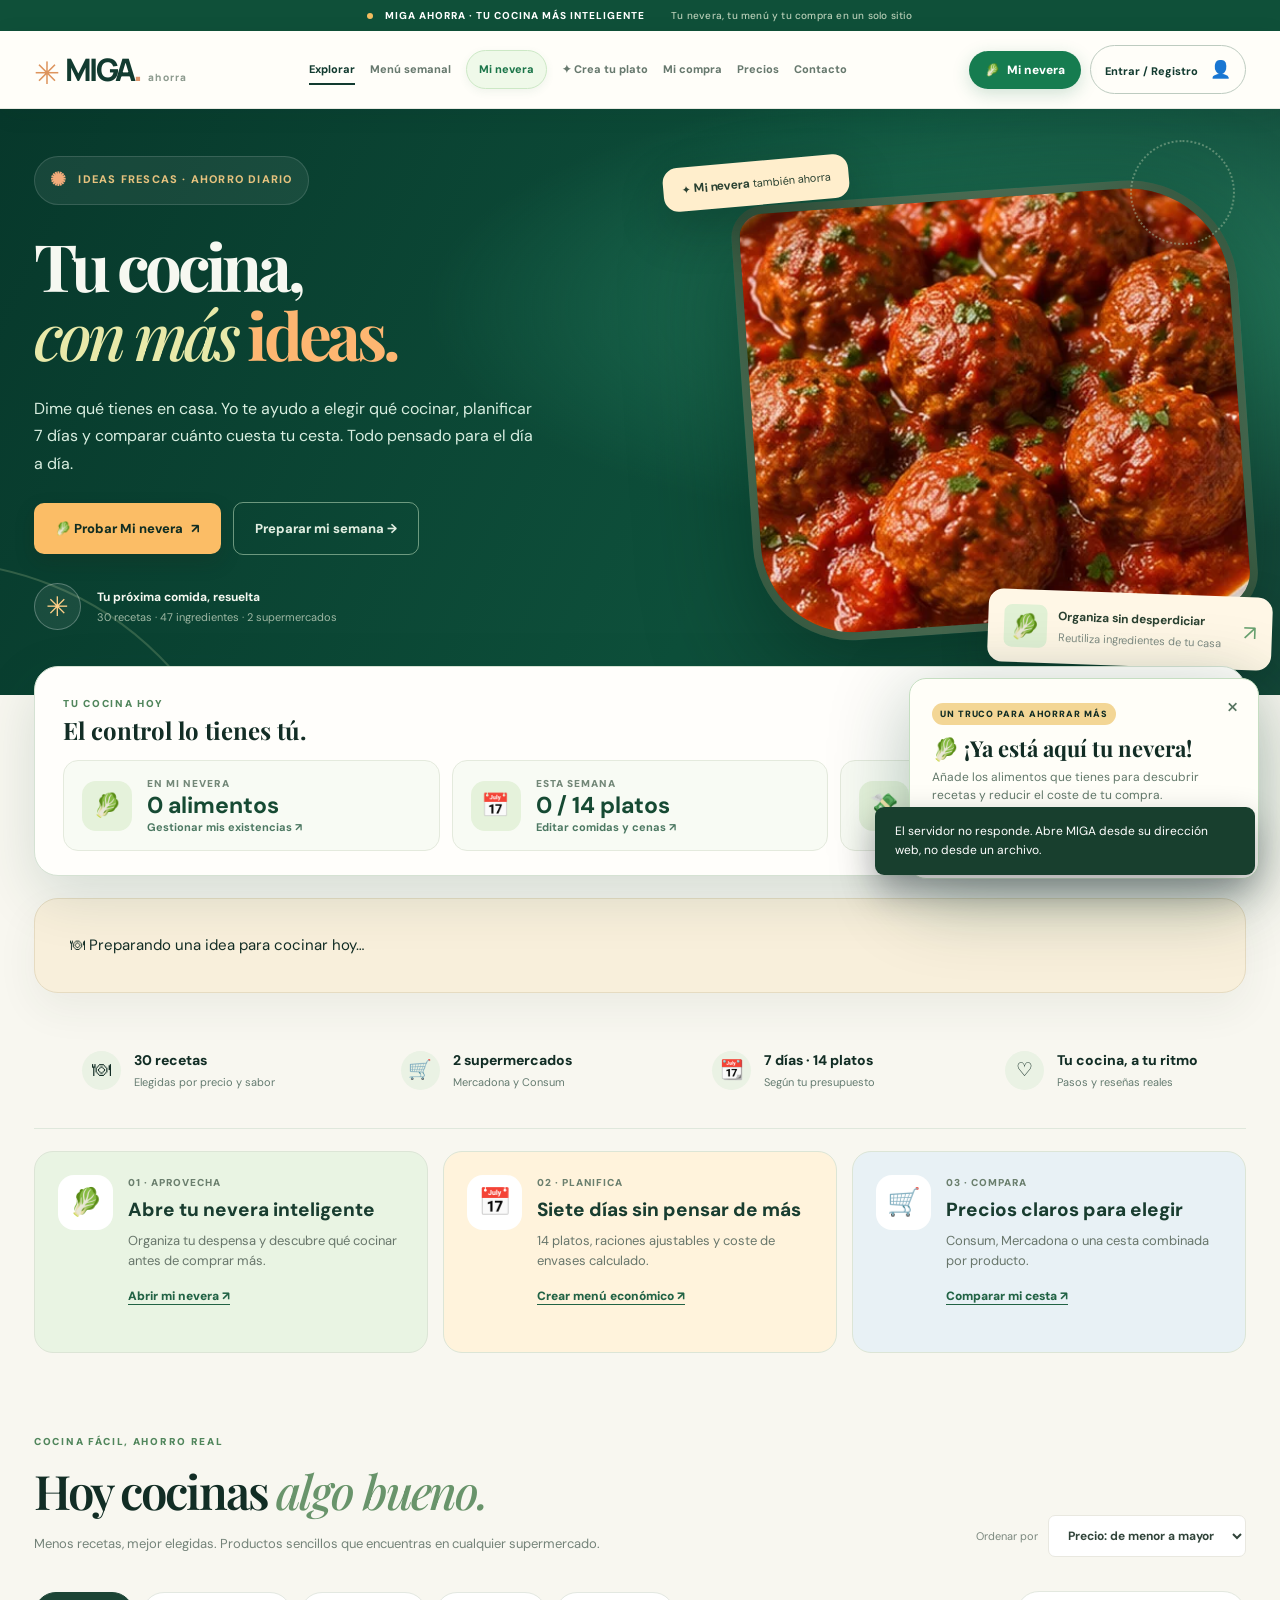
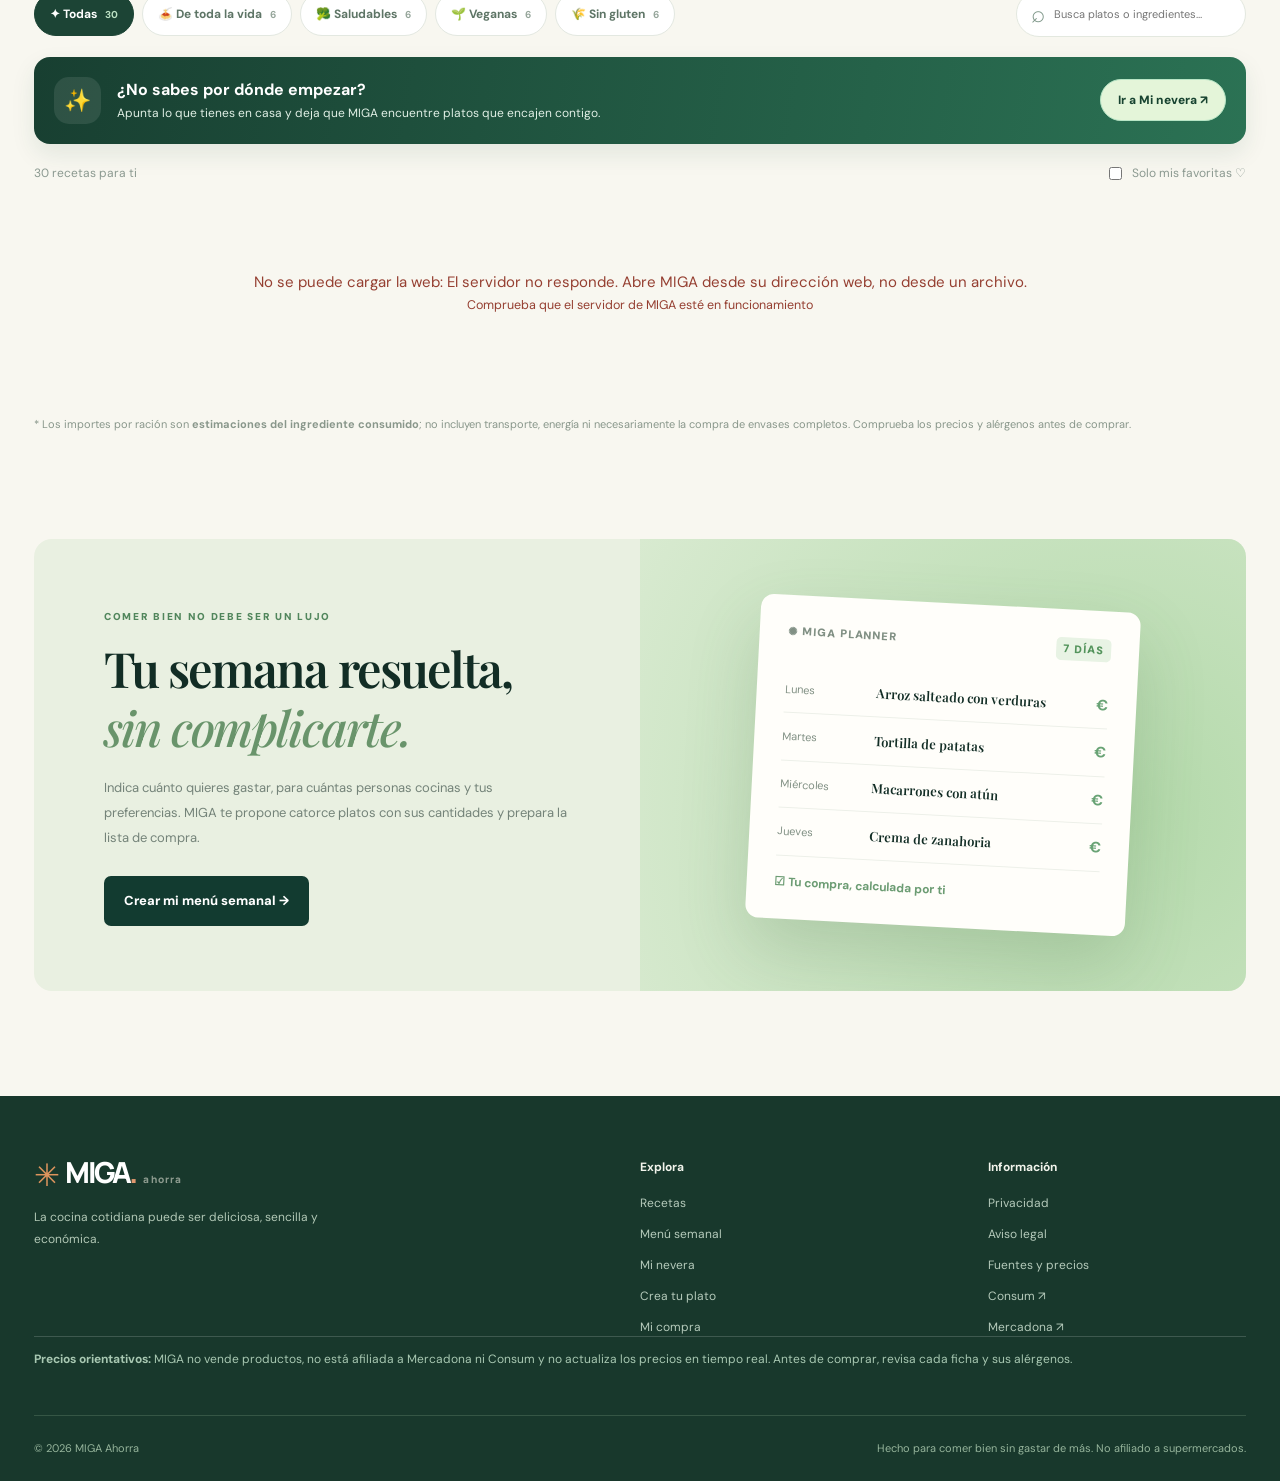
==== public/index.html @ 39e679f7 "Add files via upload" ====
<!doctype html>
<html lang="es">
<head>
<meta charset="utf-8"><meta name="viewport" content="width=device-width,initial-scale=1"><meta name="theme-color" content="#18372c"><meta name="description" content="Descubre recetas fáciles y económicas, organiza tu nevera y crea menús semanales. Compara precios orientativos de Mercadona y Consum con MIGA Ahorra."><meta property="og:type" content="website"><meta property="og:title" content="MIGA Ahorra — Tu cocina, tu presupuesto"><meta property="og:description" content="Recetas asequibles, nevera inteligente y menús semanales para cocinar más fácil y gastar menos.">
<title>MIGA Ahorra — Recetas fáciles, baratas y a tu gusto</title>
<link rel="preconnect" href="https://fonts.googleapis.com"><link rel="preconnect" href="https://fonts.gstatic.com" crossorigin><link href="https://fonts.googleapis.com/css2?family=DM+Sans:wght@400;500;600;700;800&family=Manrope:wght@400;500;600;700;800&family=Playfair+Display:wght@500;600;700&display=swap" rel="stylesheet">
<link rel="icon" type="image/svg+xml" href="assets/icon.svg"><link rel="stylesheet" href="style.css?v=publica-1"><link rel="stylesheet" href="features.css?v=publica-1"><link rel="stylesheet" href="redesign.css?v=publica-1"><script src="app.js?v=publica-1" defer></script><script src="features.js?v=publica-1" defer></script><script src="redesign.js?v=publica-1" defer></script><link rel="stylesheet" href="importar-lista.css?v=2"><script src="importar-lista.js?v=2" defer></script>
</head>
<body>
<div class="announce"><span class="announce-ping"></span> MIGA AHORRA · TU COCINA MÁS INTELIGENTE <span class="announce-sub">Tu nevera, tu menú y tu compra en un solo sitio</span></div>
<header class="header"><div class="wrap header-row"><a class="logo" href="#inicio" data-page="inicio" aria-label="MIGA Ahorra - Inicio"><span class="logo-mark">✳</span>MIGA<span class="logo-dot">.</span><small>ahorra</small></a><nav class="nav" aria-label="Navegación principal"><button class="nav-link active" data-page="inicio">Explorar</button><button class="nav-link" data-page="menu">Menú semanal</button><button class="nav-link" data-page="nevera">Mi nevera</button><button class="nav-link" data-page="crear">✦ Crea tu plato</button><button class="nav-link" data-page="compra">Mi compra</button><button class="nav-link" data-page="precios">Precios</button><button class="nav-link" data-page="contacto">Contacto</button><button class="nav-link" id="adminNav" data-page="admin" hidden>Administración</button></nav><div class="account"><button class="quick-fridge" data-page="nevera" id="quickFridge" title="Abrir Mi nevera">🥬 <span>Mi nevera</span></button><button class="outline-btn account-button" id="accountButton" aria-label="Mi cuenta" title="Iniciar sesión o registrarse">Entrar / Registro <span>👤</span></button><button class="hamburger" id="mobileMenu" aria-label="Abrir menú">☰</button></div></div></header>
<main>
<section id="page-inicio" class="page">
<div class="hero"><div class="wrap hero-inner"><div class="hero-copy"><div class="hero-tag"><span class="mini-sparkle">✺</span> IDEAS FRESCAS · AHORRO DIARIO</div><h1>Tu cocina,<br><em>con más</em> <span>ideas.</span></h1><p>Dime qué tienes en casa. Yo te ayudo a elegir qué cocinar, planificar 7 días y comparar cuánto cuesta tu cesta. Todo pensado para el día a día.</p><div class="hero-actions"><button class="button light" data-page="nevera">🥬 Probar Mi nevera <span>↗</span></button><button class="button ghost-light" data-page="menu">Preparar mi semana →</button></div><div class="hero-proof"><span class="hero-proof-icon">✳</span><div><strong>Tu próxima comida, resuelta</strong><small>30 recetas · 47 ingredientes · 2 supermercados</small></div></div></div><div class="hero-visual"><div class="hero-photo"><img src="assets/foto-26.webp" alt="Albóndigas caseras con salsa de tomate" data-fallback="assets/receta-26.svg"/></div><div class="float-chip chip-top">✦ <strong>Mi nevera</strong> también ahorra</div><div class="float-chip chip-bottom"><span class="chip-emoji">🥬</span><div><strong>Organiza sin desperdiciar</strong><small>Reutiliza ingredientes de tu casa</small></div><span class="chip-arrow">↗</span></div><div class="decor-ring"></div></div></div></div>
<div class="wrap miga-dashboard" id="migaDashboard" aria-live="polite"><div class="dash-heading"><div><span class="eyebrow">TU COCINA HOY</span><h2>El control lo tienes tú.</h2></div><span class="dash-small">Empieza sin registrarte · Guarda tus datos al iniciar sesión</span></div><div class="dash-grid"><button data-page="nevera" class="dash-item"><span class="dash-icon">🥬</span><span><small>EN MI NEVERA</small><strong id="dashFridge">0 alimentos</strong><em>Gestionar mis existencias ↗</em></span></button><button data-page="menu" class="dash-item"><span class="dash-icon">📅</span><span><small>ESTA SEMANA</small><strong id="dashMeals">0 / 14 platos</strong><em>Editar comidas y cenas ↗</em></span></button><button data-page="compra" class="dash-item"><span class="dash-icon">💸</span><span><small>COMPRA ESTIMADA</small><strong id="dashPrice">—</strong><em>Comparar supermercados ↗</em></span></button></div></div><section class="wrap featured-recipe" id="featuredRecipe" aria-label="Receta recomendada"><div class="feature-loading">🍽 Preparando una idea para cocinar hoy…</div></section><div class="wrap stat-strip"><div><span class="stat-icon">🍽</span><div><strong>30 recetas</strong><small>Elegidas por precio y sabor</small></div></div><div><span class="stat-icon">🛒</span><div><strong>2 supermercados</strong><small>Mercadona y Consum</small></div></div><div><span class="stat-icon">📆</span><div><strong>7 días · 14 platos</strong><small>Según tu presupuesto</small></div></div><div><span class="stat-icon">♡</span><div><strong>Tu cocina, a tu ritmo</strong><small>Pasos y reseñas reales</small></div></div></div>
<div class="wrap home-savings" aria-label="Herramientas para ahorrar en casa"><div class="home-savings-card"><div class="home-savings-icon">🥬</div><div><span>01 · APROVECHA</span><h3>Abre tu nevera inteligente</h3><p>Organiza tu despensa y descubre qué cocinar antes de comprar más.</p><button class="home-savings-link" data-page="nevera">Abrir mi nevera ↗</button></div></div><div class="home-savings-card"><div class="home-savings-icon">📅</div><div><span>02 · PLANIFICA</span><h3>Siete días sin pensar de más</h3><p>14 platos, raciones ajustables y coste de envases calculado.</p><button class="home-savings-link" data-page="menu">Crear menú económico ↗</button></div></div><div class="home-savings-card"><div class="home-savings-icon">🛒</div><div><span>03 · COMPARA</span><h3>Precios claros para elegir</h3><p>Consum, Mercadona o una cesta combinada por producto.</p><button class="home-savings-link" data-page="compra">Comparar mi cesta ↗</button></div></div></div>
<section class="wrap discover" id="recetas"><div class="section-top"><div><span class="eyebrow">COCINA FÁCIL, AHORRO REAL</span><h2>Hoy cocinas <i>algo bueno.</i></h2><p>Menos recetas, mejor elegidas. Productos sencillos que encuentras en cualquier supermercado.</p></div><div class="sortbox"><label for="sort">Ordenar por</label><select id="sort"><option value="price">Precio: de menor a mayor</option><option value="time">Más rápidas</option><option value="rating">Mejor valoradas</option><option value="name">Nombre A–Z</option></select></div></div>
<div class="filters"><div class="pill-row" id="categoryFilters"><button class="filter active" data-category="todos">✦ Todas <span>30</span></button><button class="filter" data-category="normal">🍝 De toda la vida <span>6</span></button><button class="filter" data-category="saludable">🥦 Saludables <span>6</span></button><button class="filter" data-category="vegana">🌱 Veganas <span>6</span></button><button class="filter" data-category="sin-gluten">🌾 Sin gluten <span>6</span></button></div><label class="search"><span>⌕</span><input id="search" type="search" placeholder="Busca platos o ingredientes…" aria-label="Buscar recetas"></label></div>
<div class="recipe-teaser"><div class="recipe-teaser-icon">✨</div><div><strong>¿No sabes por dónde empezar?</strong><span>Apunta lo que tienes en casa y deja que MIGA encuentre platos que encajen contigo.</span></div><button data-page="nevera">Ir a Mi nevera ↗</button></div><div class="result-bar"><span id="resultsCount">30 recetas para ti</span><label class="checkbox-inline"><input type="checkbox" id="favoritesOnly"> Solo mis favoritas ♡</label></div><div class="recipe-grid" id="recipeGrid" aria-live="polite"></div><div id="noResults" class="empty" hidden>🍳 No encontramos recetas. Prueba con otros filtros o ingredientes.</div>
<p class="disclaimer">* Los importes por ración son <strong>estimaciones del ingrediente consumido</strong>; no incluyen transporte, energía ni necesariamente la compra de envases completos. Comprueba los precios y alérgenos antes de comprar.</p></section>
<section class="wrap duo"><div class="duo-copy"><span class="eyebrow">COMER BIEN NO DEBE SER UN LUJO</span><h2>Tu semana resuelta,<br><i>sin complicarte.</i></h2><p>Indica cuánto quieres gastar, para cuántas personas cocinas y tus preferencias. MIGA te propone catorce platos con sus cantidades y prepara la lista de compra.</p><button class="button primary" data-page="menu">Crear mi menú semanal →</button></div><div class="duo-visual"><div class="mock-plan"><div class="mock-head"><span>✺ MIGA PLANNER</span><span>7 DÍAS</span></div><div><span>Lunes</span><strong>Arroz salteado con verduras</strong><b>€</b></div><div><span>Martes</span><strong>Tortilla de patatas</strong><b>€</b></div><div><span>Miércoles</span><strong>Macarrones con atún</strong><b>€</b></div><div><span>Jueves</span><strong>Crema de zanahoria</strong><b>€</b></div><div class="mock-bottom">☑ Tu compra, calculada por ti</div></div></div></section>
</section>
<section id="page-menu" class="page wrap inner-page" hidden><div class="page-intro"><span class="eyebrow">PLANIFICA SIN DESPERDICIAR</span><h1>Tu semana, <i>a tu medida.</i></h1><p>Genera siete comidas y siete cenas económicas en función de cuánto quieras gastar. Repetir ingredientes también ayuda a ahorrar.</p></div><div class="budget-note">💡 <strong>Presupuesto realista:</strong> el nuevo generador tiene en cuenta los envases completos y los alimentos que hayas registrado en «Mi nevera».</div><div class="avoid-bar"><div><strong>🚫 Ingredientes que no me gustan</strong><span>El generador evitará todas las recetas que los contengan.</span></div><label><select id="avoidFood" aria-label="Ingrediente que quieres evitar"></select></label><button class="button subdued small" id="addAvoid" type="button">+ Evitar ingrediente</button><div class="avoid-chips" id="avoidChips"></div></div><div class="planner-layout"><div class="panel planner-settings"><h3>Diseña tu menú</h3><p class="planner-hint">Puedes generar una propuesta y después cambiar cualquier plato. Desliza a izquierda o derecha en el móvil, usa las flechas o abre el desplegable. También puedes quitar un plato y dejar la casilla vacía, sin perder el resto del menú.</p><label>Presupuesto para las 14 comidas y cenas (€)<input type="number" id="budget" min="5" max="250" step="1" value="65"></label><label>Personas por comida<select id="people"><option value="1">1 persona</option><option value="2" selected>2 personas</option><option value="3">3 personas</option><option value="4">4 personas</option><option value="5">5 personas</option><option value="6">6 personas</option></select></label><label>Preferencia<select id="diet"><option value="todos">De todo, priorizando lo barato</option><option value="vegana">Solo recetas veganas</option><option value="sin-gluten">Solo recetas sin gluten</option><option value="saludable">Solo recetas saludables</option><option value="normal">Solo recetas normales</option></select></label><label>Supermercado de referencia<select id="plannerStore"><option value="consum">Consum</option><option value="mercadona">Mercadona</option></select></label><button class="button primary wide" id="generatePlan">✦ Generar menú económico</button><p class="small-note">Las cantidades son orientativas. No es un plan nutricional personalizado ni prescribe un objetivo calórico.</p></div><div class="planner-main"><div class="plan-placeholder" id="planPlaceholder"><span class="placeholder-emoji">📅</span><h3>Un menú rico te está esperando</h3><p>Elige presupuesto y preferencias para comenzar.</p></div><div id="planOutput" hidden><div class="plan-summary"><div><span class="eyebrow">COSTE ESTIMADO DE ENVASES</span><strong id="planCost">0,00 €</strong><small id="planPer">Para 7 comidas y 7 cenas</small></div><div class="budget-status" id="budgetStatus"></div></div><div class="budget-meter"><span id="budgetMeter"></span></div><div class="plan-legend"><span>☀️ Comida</span><span>🌙 Cena</span><span>‹ › Cambiar / deslizar</span><span>✕ Quitar y sustituir</span></div><div class="days week-days" id="planDays"></div><div class="plan-buttons"><button class="button primary" id="seeShopping">🛒 Ver lista de la compra</button><button class="button subdued" id="savePlan">Guardar menú en mi cuenta</button></div><p class="small-note">Presupuesto orientativo calculado con envases completos y tu despensa; no incluye ofertas, transporte ni energía. Comprueba los precios en las tiendas antes de comprar.</p></div></div></div></section>
<section id="page-nevera" class="page wrap inner-page" hidden>
  <div class="page-intro"><span class="eyebrow">AHORRA CON LO QUE YA TIENES</span><h1>Tu nevera, <i>más inteligente.</i></h1><p>Apunta las cantidades que tienes en casa. MIGA las descuenta de la compra, detecta lo que conviene aprovechar pronto y te propone platos que encajan.</p></div>
  <div class="smart-metrics" id="fridgeMetrics"></div>
  <section class="photo-import panel" aria-labelledby="photoImportTitle">
    <div class="photo-import-copy"><span class="eyebrow">✳ NUEVO · MÁS RÁPIDO</span><h2 id="photoImportTitle">Haz una foto de tu lista de la compra</h2><p>Sube una foto o usa la cámara del móvil. MIGA intentará reconocer los alimentos y sus cantidades para que no tengas que escribirlo todo.</p><p class="privacy-inline">🔒 La fotografía se analiza en este navegador y no se guarda en el servidor. El reconocimiento necesita conexión a Internet la primera vez. Revisa los resultados antes de importarlos.</p></div>
    <div class="photo-import-controls"><label class="photo-drop" for="listPhoto"><span class="camera-symbol">📸</span><strong>Seleccionar foto o abrir cámara</strong><span>JPG, PNG o WEBP · máximo 8 MB</span></label><input id="listPhoto" type="file" accept="image/jpeg,image/png,image/webp" capture="environment" aria-label="Fotografía de la lista de la compra"><button type="button" id="recognizePhoto" class="button primary wide" disabled>✦ Leer mi lista</button><div id="photoOCRStatus" class="ocr-status" role="status" aria-live="polite"></div></div>
    <div id="photoPreview" class="photo-preview" hidden></div>
    <details class="ocr-manual"><summary>¿La foto no se lee bien? Pegar la lista como texto</summary><label for="ocrText">Un producto por línea; por ejemplo «2 kg patatas» o «6 huevos»</label><textarea id="ocrText" rows="4" placeholder="1 kg arroz&#10;6 huevos&#10;500 g pollo"></textarea><button type="button" id="processText" class="button subdued small">Analizar este texto</button></details>
    <div id="photoReview" class="photo-review" hidden><div class="review-title"><div><h3>Revisa los productos detectados</h3><p>Corrige cualquier alimento o cantidad antes de guardarlo. Los nombres no reconocidos podrás seleccionarlos manualmente.</p></div><span id="photoReviewCount"></span></div><div id="photoReviewRows" class="photo-review-rows"></div><label class="purchased-check"><input id="purchasedList" type="checkbox"> <span><strong>Confirmo que ya he comprado o tengo estos productos</strong><small>Una lista pendiente de comprar no significa que estén en tu nevera.</small></span></label><div class="photo-review-actions"><button type="button" id="addDetected" class="button primary" disabled>✓ Añadir seleccionados a Mi nevera</button><button type="button" id="clearDetected" class="button subdued">Cancelar</button></div></div>
  </section>
  <div class="fridge-layout">
    <div class="panel smart-card"><div class="smart-card-heading"><span class="eyebrow">MI DESPENSA</span><h2>Añade un alimento</h2><p>Indica cuánto tienes en gramos, mililitros o unidades, según el producto. La fecha es opcional.</p></div>
      <form id="fridgeForm" class="fridge-form"><label>Producto<select id="fridgeFood" required></select></label><div class="fridge-form-row"><label>Cantidad disponible <span id="fridgeUnit" class="unit-caption">g</span><input type="number" id="fridgeQty" min="0.1" max="200000" step="0.1" placeholder="Ej. 300" required></label><label>Consumir preferentemente / caducidad <input type="date" id="fridgeExpiry"></label></div><button class="button primary wide" type="submit">+ Guardar en mi nevera</button></form>
      <div class="smart-note">✳ Si registras una fecha, MIGA mostrará avisos. La fecha no determina por sí sola si un alimento es seguro: comprueba siempre su estado y etiqueta.</div>
    </div>
    <div class="panel smart-card"><div class="smart-card-heading"><span class="eyebrow">CERO DESPERDICIO</span><h2>Qué aprovechar primero</h2><p>Prioriza los productos próximos a la fecha que has indicado.</p></div><div id="fridgePriority"></div><button class="button subdued wide" id="fridgeSuggest">🍳 Ver recetas con mi nevera →</button></div>
  </div><div class="fridge-list-heading"><div><span class="eyebrow">INVENTARIO PERSONAL</span><h2>Alimentos guardados</h2></div><small>Se guarda en tu cuenta si has iniciado sesión; en caso contrario, en este navegador.</small></div><div id="fridgeList" class="fridge-items"></div>
</section>

<section id="page-crear" class="page wrap inner-page" hidden>
 <div class="page-intro"><span class="eyebrow">TU NEVERA, TUS REGLAS</span><h1>Crea tu <i>plato.</i></h1><p>Elige entre todos los ingredientes de MIGA y descubre qué puedes cocinar hoy. Te recomendamos recetas reales y te decimos qué tienes y qué te falta.</p></div>
 <div class="smart-invite"><span>🥬</span><p>¿Ya has apuntado tus alimentos? Utiliza lo que tienes en tu nevera para encontrar recetas al instante.</p><button type="button" id="plateFromFridge" class="button subdued">Usar mi nevera ↗</button></div><div class="plate-layout"><div class="panel plate-pantry"><div class="plate-pantry-heading"><div><span class="eyebrow">PASO 01 · INGREDIENTES</span><h2>¿Qué tienes en casa?</h2></div><b id="plateAmount">0 elegidos</b></div><label class="plate-search-label">Buscar alimento<input id="plateSearch" type="search" placeholder="Ej. pollo, garbanzos, pimiento…" autocomplete="off"></label><div id="plateIngredients" class="ingredient-palette"></div><div class="plate-selection"><h3>Tu selección</h3><div id="plateSelected" class="plate-selected"></div><button class="button subdued small" id="plateReset">↺ Limpiar ingredientes</button></div></div>
 <div class="plate-right"><div class="panel plate-recipe-settings"><span class="eyebrow">PASO 02 · TU TIPO DE COCINA</span><h2>¿Qué te apetece?</h2><div class="plate-controls"><label>Tipo de receta<select id="plateCategory"><option value="todos">Cualquiera · mejor combinación</option><option value="normal">Casera y económica</option><option value="saludable">Saludable</option><option value="vegana">Vegana</option><option value="sin-gluten">Sin gluten</option></select></label><label class="plate-strict"><input type="checkbox" id="plateStrict"><span><strong>Solo con lo que he elegido</strong><small>Oculta las recetas que necesitan otro ingrediente. Comprueba siempre las cantidades y los básicos.</small></span></label></div></div><div class="plate-results-head"><div><span class="eyebrow">PASO 03 · IDEAS PARA TI</span><h2>Platos recomendados</h2><small id="plateResultCount"></small></div></div><div id="plateResults" class="plate-results"></div><p class="disclaimer">* Precios orientativos de ingredientes utilizados (Consum), sin tener en cuenta cantidades que ya tienes. Las recomendaciones utilizan recetas del catálogo, no inventan preparaciones. Para personas celíacas, comprueba certificación sin gluten y contaminación cruzada.</p></div></div>
</section>
<section id="page-compra" class="page wrap inner-page" hidden><div class="page-intro"><span class="eyebrow">TODO LO QUE NECESITAS, NADA MÁS</span><h1>Tu lista de <i>la compra.</i></h1><p>Agrupamos los ingredientes de los platos elegidos y estimamos los envases que necesitas comprar.</p></div><div class="shopping-empty" id="shoppingEmpty"><span>🧺</span><h3>Todavía no tienes menú</h3><p>Genera un menú semanal para preparar la lista automáticamente.</p><button class="button primary" data-page="menu">Crear menú →</button></div><div id="shoppingContent" hidden><div class="shop-prices"><div class="shop-price-card"><span>Coste consumido · Consum</span><strong id="usedConsum">—</strong><small>Coste proporcional de ingredientes</small></div><div class="shop-price-card"><span>Lo que te falta comprar · Consum</span><strong id="packConsum">—</strong><small>Importe estimado de compra</small></div><div class="shop-price-card secondary"><span>Lo que te falta comprar · Mercadona</span><strong id="packMercadona">—</strong><small>Importe estimado de compra</small></div></div><div class="pantry-guide"><div><span class="eyebrow">TU DESPENSA IMPORTA</span><h3>¿Qué tienes ya en casa?</h3><p>La compra descuenta automáticamente tu nevera. Si quieres corregir un ingrediente puntual, usa su desplegable de cantidad; puedes restablecerlo cuando quieras.</p></div><button class="button subdued small" id="clearPantry">↺ Usar cantidades de mi nevera</button></div>
<div id="smartBasket" class="smart-basket" aria-live="polite"></div><div class="shop-head"><h2>Ingredientes agrupados</h2><button class="button subdued" id="printList">⎙ Imprimir lista</button></div>
<div class="shop-shop-controls"><label>Tienda para la lista <select id="shoppingStore"><option value="consum">Consum</option><option value="mercadona">Mercadona</option></select></label><button class="button subdued" id="copyList">▣ Copiar lista con cantidades</button><button class="button primary" id="beginBuying">🛒 Comprar paso a paso →</button></div>
<div class="shop-assistant" id="shopAssistant" hidden></div><div class="shopping-list" id="shoppingList"></div><p class="disclaimer">Los precios de MIGA son orientativos y pueden variar según el código postal, las ofertas y la tienda. Consum permite guardar listas en su propia cuenta, pero MIGA NO puede agregar artículos automáticamente a la cesta de ninguna tienda: el asistente abre las fichas para añadirlos manualmente. Las cantidades se expresan en envases aproximados y pueden diferir de un producto concreto.</p></div></section>
<section id="page-precios" class="page wrap inner-page" hidden><div class="page-intro"><span class="eyebrow">TRANSPARENCIA ANTES QUE PROMESAS</span><h1>Precios claros, <i>sin inventos.</i></h1><p>Incluimos todo el catálogo de ingredientes, incluso los extras y sustituciones. Indicamos cuáles hemos contrastado con el catálogo oficial, cuáles proceden de fuentes externas y cuáles son simples estimaciones.</p></div><div class="info-banner"><span>ⓘ</span><p><strong>Importante:</strong> Los precios no se actualizan automáticamente. La etiqueta <b>Oficial consultado</b> identifica una consulta documentada; <b>Fuente externa</b>, una referencia ajena a la tienda; <b>Estimación</b>, un importe orientativo sin verificar. Consulta la fecha y el enlace al producto.</p></div><div class="price-catalog-tools"><div class="price-catalog-summary"><span class="eyebrow">CATÁLOGO COMPLETO</span><strong>47 alimentos en el comparador</strong><span id="priceCount" aria-live="polite">Cargando ingredientes…</span></div><label class="price-search-label">Buscar alimento<input type="search" id="priceSearch" placeholder="Ej.: pollo, pasta sin gluten, leche…" autocomplete="off"></label><label class="price-scope-label">Ver productos<select id="priceScope"><option value="todos">Todos los alimentos</option><option value="recetas">Ingredientes de recetas</option><option value="extras">Extras y sustituciones</option></select></label></div>
<div class="price-table-wrap"><table class="price-table"><thead><tr><th>Producto / formato</th><th>Mercadona</th><th>Consum</th><th>Fuentes</th></tr></thead><tbody id="priceRows"></tbody></table></div><p class="disclaimer">Las fechas de consulta se muestran por producto cuando hay una fuente registrada. Los importes orientativos no se deben usar como presupuestos garantizados. No hay conexión automática con el inventario ni con precios en directo. Las fichas externas pueden cambiar.</p></section>
<section id="page-contacto" class="page wrap inner-page" hidden>
 <div class="page-intro"><span class="eyebrow">HABLEMOS DE COMIDA Y BUENAS IDEAS</span><h1>Contacta con <i>MIGA.</i></h1><p>¿Quieres sugerir una receta, avisar de un error o proponer una colaboración? Te escuchamos.</p></div>
 <div class="contact-grid"><div class="panel contact-side"><span class="contact-emoji">💌</span><h2>Estamos aquí para ayudarte</h2><p>Los mensajes se registran para que podamos responderte. Cuando se configure el correo del proyecto, también se enviarán a la bandeja de entrada.</p><a href="mailto:miga.ahorra@gmail.com">miga.ahorra@gmail.com ↗</a><small>Esta dirección es la propuesta del proyecto; para recibir correos es necesario crear y activar la cuenta si aún no existe.</small></div>
 <form id="contactForm" class="panel contact-form"><label>Nombre<input name="name" minlength="2" maxlength="80" required autocomplete="name" placeholder="¿Cómo te llamas?"></label><label>Tu email<input type="email" name="email" maxlength="180" required autocomplete="email" placeholder="nombre@ejemplo.com"></label><label>Asunto<select name="subject" required><option value="Sugerencia">Sugerencia</option><option value="Receta">Proponer una receta</option><option value="Error">Avisar de un error</option><option value="Colaboración">Colaboración</option><option value="Otro">Otro</option></select></label><label>Mensaje<textarea name="message" rows="6" minlength="10" maxlength="2000" required placeholder="Cuéntanos en qué podemos ayudarte..."></textarea></label><label class="honeypot" aria-hidden="true">Web<input name="website" tabindex="-1" autocomplete="off"></label><label class="contact-consent"><input name="consent" type="checkbox" required> <span>He leído la <a href="/privacidad" target="_blank" rel="noopener">política de privacidad</a> y acepto el tratamiento de mis datos para responder a mi mensaje. No incluyas datos sensibles.</span></label><button type="submit" id="sendContact" class="button primary wide">Enviar mensaje →</button><p id="contactResult" role="status" aria-live="polite" class="contact-result"></p></form></div>
 </section>
 <section id="page-admin" class="page wrap inner-page" hidden><div class="page-intro"><span class="eyebrow">ZONA PRIVADA · ADMINISTRACIÓN</span><h1>La comunidad, <i>por dentro.</i></h1><p>Solo visible para cuentas con permisos de administración.</p></div><div id="adminContent"></div></section>
</main><nav class="bottom-nav" aria-label="Accesos rápidos"><button data-page="inicio"><span>⌂</span>Recetas</button><button data-page="nevera" class="bottom-nav-fridge"><span>🥬</span>Mi nevera</button><button data-page="menu"><span>▦</span>Mi menú</button><button data-page="compra"><span>🛒</span>Compra</button><button data-page="crear"><span>✦</span>Crear plato</button></nav>
<footer class="footer"><div class="wrap footer-top"><div><a class="logo footer-logo" href="#inicio" data-page="inicio"><span class="logo-mark">✳</span>MIGA<span class="logo-dot">.</span><small>ahorra</small></a><p>La cocina cotidiana puede ser deliciosa, sencilla y económica.</p></div><div><b>Explora</b><button data-page="inicio">Recetas</button><button data-page="menu">Menú semanal</button><button data-page="nevera">Mi nevera</button><button data-page="crear">Crea tu plato</button><button data-page="compra">Mi compra</button></div><div><b>Información</b><a href="/privacidad">Privacidad</a><a href="/aviso-legal">Aviso legal</a><button data-page="precios">Fuentes y precios</button><a href="https://tienda.consum.es" target="_blank" rel="noopener">Consum ↗</a><a href="https://tienda.mercadona.es" target="_blank" rel="noopener">Mercadona ↗</a></div></div><div class="wrap prelaunch-honesty"><strong>Precios orientativos:</strong> MIGA no vende productos, no está afiliada a Mercadona ni Consum y no actualiza los precios en tiempo real. Antes de comprar, revisa cada ficha y sus alérgenos.</div><div class="wrap footer-line">© 2026 MIGA Ahorra <span>Hecho para comer bien sin gastar de más. No afiliado a supermercados.</span></div></footer>
<div class="modal-layer" id="recipeLayer" hidden><div class="modal-backdrop" data-close="recipe"></div><div class="recipe-modal" role="dialog" aria-modal="true" aria-label="Detalles de receta"><button class="modal-x" data-close="recipe" aria-label="Cerrar">✕</button><div id="recipeModalContent"></div></div></div>
<div class="modal-layer" id="authLayer" hidden><div class="modal-backdrop" data-close="auth"></div><div class="auth-modal" role="dialog" aria-modal="true" aria-label="Mi cuenta"><button class="modal-x" data-close="auth" aria-label="Cerrar">✕</button><div id="authContent"></div></div></div>
<div class="toast" id="toast" role="status" aria-live="polite"></div><div class="onboard-tip" id="onboardTip" hidden><button class="tip-close" id="tipClose" aria-label="Cerrar ayuda">×</button><span class="tip-badge">UN TRUCO PARA AHORRAR MÁS</span><h3>🥬 ¡Ya está aquí tu nevera!</h3><p>Añade los alimentos que tienes para descubrir recetas y reducir el coste de tu compra.</p><button class="button primary" data-page="nevera" id="tipOpenFridge">Abrir Mi nevera ↗</button></div>
</body></html>
---- public/style.css ----
:root{--forest:#183b30;--deep:#12352a;--green:#2a5944;--leaf:#d9eece;--cream:#faf9f5;--paper:#fffefa;--sand:#f3f0e8;--line:#e9e8e0;--ink:#1b3127;--muted:#78867e;--orange:#f3a775;--serif:'Playfair Display',Georgia,serif;--sans:'DM Sans',Arial,sans-serif;--shadow:0 18px 60px rgba(24,59,48,.09)}
*{box-sizing:border-box}html{scroll-behavior:smooth}body{margin:0;background:var(--cream);color:var(--ink);font:400 15px/1.5 var(--sans);-webkit-font-smoothing:antialiased}button,select,input,textarea{font:inherit}button{cursor:pointer}button:disabled{opacity:.5;cursor:not-allowed}a{text-decoration:none;color:inherit}img{display:block;max-width:100%}[hidden]{display:none!important}h1,h2,h3,h4,p{margin-top:0}button:focus-visible,a:focus-visible,input:focus-visible,select:focus-visible,textarea:focus-visible{outline:3px solid #e2aa6e;outline-offset:3px}.wrap{width:min(1220px,calc(100% - 68px));margin:auto}.announce{height:35px;background:#18392e;color:#f9fff7;display:flex;align-items:center;justify-content:center;gap:12px;letter-spacing:.125em;font-size:10px;font-weight:800}.announce-ping{display:inline-block;width:6px;height:6px;background:#a7db92;border-radius:50%}.announce-sub{color:#b8ceb7;letter-spacing:.02em;font-weight:500;margin-left:14px}.header{height:83px;background:rgba(250,249,245,.98);position:sticky;top:0;z-index:80;border-bottom:1px solid #e8e9e2;backdrop-filter:blur(10px)}.header-row{height:100%;display:flex;align-items:center;justify-content:space-between;gap:22px}.logo{display:flex;align-items:baseline;gap:0;flex-shrink:0;font:800 29px 'Manrope',sans-serif;letter-spacing:-.09em;color:var(--forest);line-height:1}.logo-mark{font:normal 31px var(--sans);color:#dd945d;margin-right:8px;line-height:0;position:relative;top:3px}.logo-dot{color:#df976e}.logo small{font-size:10px;letter-spacing:.12em;font-weight:800;margin-left:8px;color:#8d9b8f}.nav{display:flex;align-items:center;gap:28px;white-space:nowrap}.nav-link{padding:29px 0;border:0;background:transparent;color:#67796e;font-size:12px;font-weight:800;position:relative;transition:color .2s}.nav-link.active,.nav-link:hover{color:var(--forest)}.nav-link.active:after{content:'';height:2px;width:100%;background:var(--forest);position:absolute;bottom:18px;left:0}.account{display:flex;gap:10px;align-items:center}.outline-btn{border:1px solid #bdcbc0;background:transparent;border-radius:100px;padding:11px 17px;white-space:nowrap;font-size:12px;font-weight:800;color:var(--forest)}.outline-btn span{margin-left:9px;font-size:17px}.outline-btn:hover{background:#e8f0e4}.hamburger{display:none;background:transparent;border:0;font-size:26px}.hero{background:var(--deep);min-height:610px;color:#f6f8f1;overflow:hidden;position:relative}.hero:before{content:'';position:absolute;border:1px solid rgba(255,255,255,.06);width:700px;height:700px;border-radius:50%;left:-280px;bottom:-570px}.hero-inner{min-height:610px;display:grid;grid-template-columns:51% 49%;align-items:center;gap:0;position:relative}.hero-copy{padding:44px 0 52px;position:relative;z-index:2}.hero-tag{font-size:11px;letter-spacing:.16em;font-weight:800;color:#b7dbb0;margin-bottom:29px}.mini-sparkle{font-size:19px;color:#f2ac7b;vertical-align:middle;margin-right:7px}.hero h1{font:700 clamp(56px,6vw,91px)/1.08 var(--serif);letter-spacing:-.055em;margin-bottom:26px}.hero h1 em{color:#d0eab9;font-weight:500}.hero h1 span{color:var(--orange)}.hero-copy>p{font-size:16px;color:#bed2c3;max-width:475px;line-height:1.85;margin-bottom:30px}.hero-actions{display:flex;gap:12px;align-items:center;flex-wrap:wrap}.button{display:inline-flex;align-items:center;justify-content:center;gap:8px;padding:14px 19px;border-radius:7px;border:1px solid transparent;font-size:13px;font-weight:800;transition:transform .16s,background .16s,box-shadow .16s;white-space:nowrap}.button:hover{transform:translateY(-1px)}.button.light{background:#f5f5e9;color:#1d422f}.button.light:hover{background:white}.button.ghost-light{border-color:#577465;color:#e1eee1;background:transparent}.button.primary{background:var(--forest);color:#fff}.button.primary:hover{background:#2b5c45;box-shadow:0 8px 22px #28553d22}.button.subdued{background:#f1f5ed;border-color:#e3ebe0;color:var(--forest)}.button.video-button{background:#f8e9de;border:1px solid #f0dbc8;color:#925c39}.button.small{padding:8px 12px}.button.wide{width:100%}.hero-proof{display:flex;align-items:center;gap:16px;margin-top:51px}.avatar-stack{display:flex;padding-left:8px}.avatar-stack span{display:grid;place-items:center;width:37px;height:37px;border-radius:50%;background:#c6d9c0;border:3px solid var(--deep);font-size:17px;margin-left:-8px}.avatar-stack span:nth-child(2){background:#e1b48f}.avatar-stack span:nth-child(3){background:#dce7a8}.hero-proof strong,.hero-proof small{display:block}.hero-proof strong{font-size:12px}.hero-proof small{font-size:11px;color:#9fb8a4;margin-top:3px}.hero-visual{height:560px;position:relative;align-self:center}.hero-photo{width:77%;height:495px;position:absolute;right:9%;top:27px;border-radius:48% 48% 44% 43%;transform:rotate(4deg);overflow:hidden;box-shadow:0 35px 80px rgba(2,17,10,.25);background:radial-gradient(circle,#65896b,#23462d)}.hero-photo img{height:100%;width:100%;object-fit:cover;transform:scale(1.13) rotate(-4deg)}.float-chip{position:absolute;z-index:2;background:#fffefa;color:#2a4131;border-radius:13px;box-shadow:0 18px 45px #001a1440}.chip-top{font-size:11px;padding:13px 18px;top:60px;left:0;transform:rotate(-7deg)}.chip-top strong{font-size:12px}.chip-bottom{display:flex;align-items:center;gap:11px;right:-1%;bottom:60px;padding:15px 16px;transform:rotate(4deg)}.chip-emoji{width:43px;height:43px;display:grid;place-items:center;background:#e1f1d5;border-radius:8px;font-size:24px}.chip-bottom strong{display:block;font-size:12px}.chip-bottom small{display:block;font-size:11px;color:#7f8b83;margin-top:4px}.chip-arrow{color:#66a06e;font-size:21px;padding-left:10px}.decor-ring{width:105px;height:105px;border:2px dotted #a9c3a4;position:absolute;border-radius:50%;right:2%;top:5px;opacity:.5}.stat-strip{min-height:115px;display:grid;grid-template-columns:repeat(4,1fr);align-items:center;border-bottom:1px solid var(--line);gap:18px}.stat-strip>div{display:flex;align-items:center;gap:13px}.stat-icon{width:39px;height:39px;display:grid;place-items:center;border-radius:50%;background:#eaf2e4;font-size:19px}.stat-strip strong,.stat-strip small{display:block}.stat-strip strong{font-size:13px;font-weight:800}.stat-strip small{font-size:11px;color:var(--muted);margin-top:3px}.discover{padding-top:91px;padding-bottom:105px}.section-top{display:flex;justify-content:space-between;align-items:end;gap:24px;margin-bottom:34px}.eyebrow{font-size:10px;letter-spacing:.17em;font-weight:900;color:#51865c;text-transform:uppercase}.section-top h2,.duo h2{font:600 clamp(32px,3.8vw,49px)/1.22 var(--serif);letter-spacing:-.04em;margin:11px 0 12px}.section-top h2 i,.duo h2 i,.page-intro h1 i{color:#69946b;font-weight:500}.section-top p,.duo-copy p{color:#748379;font-size:13px;line-height:1.9;margin:0;max-width:650px}.sortbox{display:flex;align-items:center;gap:10px;font-size:11px;color:#7b887e;white-space:nowrap}.sortbox select,.store-choice select,.planner-settings select{padding:11px 15px;border:1px solid var(--line);border-radius:7px;background:#fff;color:#31443a;font-weight:700;font-size:12px;max-width:100%}.filters{display:flex;align-items:center;gap:12px;justify-content:space-between;margin-bottom:18px}.pill-row{display:flex;align-items:center;gap:8px;flex-wrap:wrap}.filter{border:1px solid #e3e8e1;background:#fff;padding:12px 15px;border-radius:100px;color:#5e7566;font-size:12px;font-weight:700;white-space:nowrap}.filter span{font-size:10px;color:#95a59a;margin-left:5px}.filter.active{background:#1c4435;color:#fff;border-color:#1c4435}.filter.active span{color:#bce1c4}.filter:hover:not(.active){border-color:#aec8af}.search{height:46px;display:flex;align-items:center;gap:7px;padding:0 14px;border:1px solid #e3e8df;border-radius:100px;background:#fff;min-width:230px;max-width:270px}.search span{font-size:24px;color:#81998b}.search input{background:transparent;border:0;outline:0;font-size:11px;width:100%;color:var(--ink)}.result-bar{display:flex;justify-content:space-between;align-items:center;color:#8b9990;font-size:12px;margin:18px 0}.checkbox-inline{display:flex;align-items:center;gap:7px;cursor:pointer}.checkbox-inline input{accent-color:var(--green)}.recipe-grid{display:grid;grid-template-columns:repeat(3,minmax(0,1fr));gap:25px}.recipe-card{border:1px solid #e9ece5;border-radius:12px;background:#fff;overflow:hidden;position:relative;box-shadow:0 7px 25px rgba(30,62,45,.025);transition:transform .2s,box-shadow .2s}.recipe-card:hover{transform:translateY(-5px);box-shadow:var(--shadow)}.favorite{position:absolute;right:14px;top:14px;z-index:2;width:39px;height:39px;border-radius:50%;border:0;background:#fffefa;box-shadow:0 2px 8px #0002;color:#435b49;font-size:24px;line-height:1}.favorite.saved{color:#c7634a;background:#fff4f0}.card-image{display:block;width:100%;height:229px;border:0;background:#dce6d1;position:relative;overflow:hidden;text-align:left;padding:0}.card-image img{width:100%;height:100%;object-fit:cover;transition:transform .5s}.card-image:hover img{transform:scale(1.075)}.card-tag{position:absolute;bottom:13px;left:15px;padding:7px 11px;border-radius:100px;background:#f0f9e6;color:#28623e;font-size:10px;font-weight:900;box-shadow:0 4px 12px #10271c1e}.card-tag.gf,.recipe-badge.gf{background:#f2ead7;color:#86602d}.card-tag.normal,.recipe-badge.normal{background:#fff0dd;color:#af643a}.card-tag.healthy,.recipe-badge.healthy{background:#dfefe9;color:#277560}.card-body{padding:21px 21px 19px}.card-meta{display:flex;justify-content:space-between;align-items:center;font-size:11px;font-weight:700;color:#84948a;margin-bottom:9px}.card-title{display:block;text-align:left;background:transparent;border:0;padding:0;font:600 22px/1.22 var(--serif);color:var(--ink);letter-spacing:-.025em;min-height:56px}.card-title:hover{color:#3d7954}.card-body p{color:#8c9890;font-size:12px;line-height:1.7;min-height:41px;margin:5px 0 17px}.card-bottom{border-top:1px solid #eff0e9;padding-top:15px;display:flex;align-items:end;justify-content:space-between}.card-bottom small{display:block;font-size:9px;letter-spacing:.06em;color:#94a295;font-weight:800}.card-bottom small span{font-weight:400}.card-bottom strong{font:700 28px/1.4 var(--serif);color:#244e39}.card-arrow{width:36px;height:36px;display:grid;place-items:center;border:1px solid #dfe9dc;border-radius:50%;background:#eef5ea;color:#477754;font-size:19px}.card-arrow:hover{background:#dcebd8}.disclaimer{font-size:11px;line-height:1.75;color:#89978b;margin:29px 0 0}.empty{text-align:center;padding:70px 20px;color:#637e67;grid-column:1/-1}.empty.error{color:#953f31}.duo{display:grid;grid-template-columns:1fr 1fr;align-items:center;min-height:445px;background:#e9f0e1;border-radius:18px;margin-bottom:105px;overflow:hidden}.duo-copy{padding:65px 70px}.duo-copy p{margin:20px 0 26px}.duo-visual{height:100%;background:radial-gradient(circle at 80% 60%,#b3d9aa,#d8ead0);display:flex;align-items:center;justify-content:center;padding:34px}.mock-plan{width:min(380px,100%);background:#fffefa;box-shadow:0 30px 70px #46674633;padding:28px;border-radius:13px;transform:rotate(3deg)}.mock-head{display:flex;justify-content:space-between;gap:10px;font-size:10px;letter-spacing:.1em;font-weight:900;margin-bottom:20px}.mock-head span:last-child{background:#e8f3e4;color:#54945c;border-radius:5px;padding:3px 7px}.mock-plan>div:not(:first-child):not(:last-child){padding:12px 0;border-bottom:1px solid #edf0e9;display:grid;grid-template-columns:80px 1fr 12px;gap:12px;align-items:center}.mock-plan>div>span{font-size:11px;color:#819084}.mock-plan strong{font:600 13px var(--serif)}.mock-plan b{color:#69a375}.mock-bottom{padding-top:17px;color:#6c9c73;font-size:12px;font-weight:700}.footer{background:#18382c;color:#f2f4ec;padding:62px 0 24px}.footer-top{display:grid;grid-template-columns:2fr 1fr 1fr;gap:90px}.footer-logo{color:#fff}.footer-top p{max-width:290px;color:#b2c8b6;font-size:12px;line-height:1.8;margin-top:20px}.footer-top>div:not(:first-child){display:flex;flex-direction:column;align-items:start;gap:13px}.footer-top b{font-size:12px;margin-bottom:5px}.footer-top button,.footer-top a:not(.logo){border:0;padding:0;background:none;color:#b5cabb;font-size:12px;cursor:pointer}.footer-top button:hover,.footer-top a:hover{color:#fff}.footer-line{border-top:1px solid #355645;margin-top:46px;padding-top:24px;color:#95b49b;font-size:11px;display:flex;justify-content:space-between}.inner-page{padding:75px 0 115px;min-height:700px}.page-intro{margin-bottom:42px}.page-intro h1{font:600 clamp(42px,4.3vw,64px)/1.14 var(--serif);letter-spacing:-.048em;margin:15px 0}.page-intro p{font-size:14px;color:#7b8b7d;max-width:750px;line-height:1.9}.planner-layout{display:grid;grid-template-columns:330px minmax(0,1fr);gap:30px;align-items:start}.panel{border:1px solid #e8e9df;background:#fff;border-radius:12px;padding:30px;box-shadow:0 10px 35px #3359430b}.planner-settings{position:sticky;top:108px}.planner-settings h3{font:600 27px var(--serif);margin-bottom:28px}.planner-settings label,.auth-modal form label,.review-section form label{display:flex;flex-direction:column;gap:9px;color:#536857;font-size:12px;font-weight:800;margin-bottom:21px}.planner-settings input,.planner-settings select,.auth-modal input,.review-section textarea,.review-section select{width:100%;padding:13px 12px;border-radius:7px;border:1px solid #dfe6dc;background:#fff;color:#314839;outline:0;font-size:13px}.small-note{color:#96a297;font-size:10px;line-height:1.75;margin-top:16px}.planner-main{min-width:0}.plan-placeholder{border:2px dashed #dce6d6;background:#f5f8f2;border-radius:12px;padding:90px 20px;text-align:center}.placeholder-emoji{font-size:45px}.plan-placeholder h3{font:600 30px var(--serif);margin:15px 0 8px}.plan-placeholder p{color:#859488;font-size:13px}.plan-summary{border:1px solid #dfecda;background:#eaf3e5;border-radius:12px;padding:20px 25px;display:flex;justify-content:space-between;align-items:center;gap:12px}.plan-summary strong{font:700 35px var(--serif);display:block;color:#23503b}.plan-summary small{display:block;color:#7b8e80;font-size:11px}.budget-status{text-align:right}.budget-status strong{font-size:12px;display:block;color:#427d48}.budget-status span{display:block;font-size:11px;color:#7f9182}.budget-status .over-label{color:#a45c3c}.budget-meter{height:7px;background:#dae4d4;border-radius:10px;overflow:hidden;margin:12px 0 24px}.budget-meter span{display:block;height:100%;width:0;background:#83b77d;transition:width .3s}.budget-meter span.over{background:#dc875d}.days{border:1px solid #e7eae2;border-radius:12px;overflow:hidden;background:#fff}.day-row{padding:13px 18px;display:grid;grid-template-columns:93px 74px minmax(0,1fr) 70px;align-items:center;gap:15px;border-bottom:1px solid #eeeee9}.day-row:last-child{border:0}.day-name small{display:block;color:#9ca89d;font-size:9px;letter-spacing:.1em;font-weight:800}.day-name strong{font-size:13px}.day-row img{width:74px;height:67px;object-fit:cover;border-radius:8px}.day-info{min-width:0}.day-category{display:block;font-size:10px;color:#67906c}.day-info button{border:0;background:none;display:block;text-align:left;padding:0;font:600 16px/1.3 var(--serif);margin:3px 0;color:#1e4733}.day-info button:hover{text-decoration:underline}.day-info small{font-size:10px;color:#94a095}.day-row>b{font:600 19px var(--serif);text-align:right;color:#28553d}.plan-buttons{display:flex;gap:10px;flex-wrap:wrap;margin-top:20px}.shopping-empty{text-align:center;border:2px dashed #dce6d6;border-radius:14px;padding:85px 20px}.shopping-empty>span{font-size:48px}.shopping-empty h3{font:600 30px var(--serif);margin:12px 0}.shopping-empty p{color:#8b9a8e}.shop-prices{display:grid;grid-template-columns:repeat(3,1fr);gap:16px;margin-bottom:40px}.shop-price-card{padding:22px;border:1px solid #dfe7dc;border-radius:12px;background:#ebf3e7}.shop-price-card.secondary{background:#fff;border-color:#e7e9e0}.shop-price-card>span{font-size:11px;font-weight:800;color:#537b5c}.shop-price-card strong{font:700 36px var(--serif);display:block;margin:9px 0;color:#28513b}.shop-price-card small{font-size:11px;color:#8b9b8c}.shop-head{display:flex;align-items:center;justify-content:space-between;margin-bottom:18px}.shop-head h2,.admin-subtitle{font:600 30px var(--serif);margin:0}.shopping-list{border:1px solid #e6ebe3;background:#fff;border-radius:12px;overflow:hidden}.shop-item{padding:17px 20px;display:flex;align-items:center;gap:16px;border-bottom:1px solid #edf0e9;cursor:pointer}.shop-item:last-child{border-bottom:0}.shop-item>input{position:absolute;opacity:0}.shop-check{height:20px;width:20px;border:2px solid #9abb9a;border-radius:5px;display:grid;place-items:center;flex-shrink:0}.shop-item input:checked+.shop-check:after{content:'✓';font-size:15px;color:#328449}.shop-item input:checked~.shop-product{text-decoration:line-through;opacity:.53}.shop-product{flex:1}.shop-product b{display:block;font-size:13px}.shop-product small{display:block;color:#99a699;font-size:11px;margin-top:2px}.shop-item-prices{text-align:right}.shop-item-prices strong{display:block;color:#2b5b40;font-size:15px}.shop-item-prices small{display:block;color:#8b9b90;font-size:10px}.info-banner{display:flex;align-items:flex-start;gap:15px;border:1px solid #d9e7d3;background:#eef5e9;padding:20px;border-radius:10px;margin-bottom:25px}.info-banner span{font-size:25px;color:#4d7c50}.info-banner p{margin:0;font-size:12px;color:#62796b;line-height:1.8}.price-table-wrap{overflow-x:auto;border:1px solid #e5e9e2;border-radius:10px;background:#fff}.price-table{width:100%;border-collapse:collapse;min-width:610px}.price-table th{text-align:left;padding:16px 18px;background:#edf3e9;font-size:11px;color:#4f7158;letter-spacing:.04em}.price-table td{padding:15px 18px;border-top:1px solid #edf0eb;vertical-align:middle;font-size:12px}.price-table td b,.price-table td small{display:block}.price-table td small{color:#91a092;font-size:10px}.source{margin-top:5px;display:inline-block;padding:3px 6px;font-size:9px;border-radius:4px}.source.official{color:#397445;background:#e6f3e5}.source.reference{color:#78673b;background:#faf2d6}.source.estimate{color:#887970;background:#f2f0ed}.sources{display:flex;gap:10px;flex-wrap:wrap}.sources a{color:#458452;font-size:11px;text-decoration:underline}.no-source{color:#a8ada8;font-size:11px}.admin-stats{display:grid;grid-template-columns:repeat(3,1fr);gap:20px;margin:25px 0 45px}.admin-stats>div{background:#e6f1df;border:1px solid #d7e5ce;border-radius:12px;padding:28px}.admin-stats small{display:block;color:#628468;font-size:11px;font-weight:800}.admin-stats strong{font:700 42px var(--serif);color:#23513b}.inner-page h2:not(.auth-modal h2){margin-top:0}.admin-subtitle{margin-top:43px!important;margin-bottom:20px}.admin-reviews{display:grid;grid-template-columns:repeat(2,1fr);gap:15px}.modal-layer{position:fixed;inset:0;z-index:200;display:grid;place-items:center;padding:16px}.modal-backdrop{position:absolute;inset:0;background:#12271fdc;backdrop-filter:blur(6px)}.modal-open{overflow:hidden}.recipe-modal,.auth-modal{position:relative;background:#fffdfa;border-radius:15px;box-shadow:0 20px 75px #0005;max-height:min(94vh,1050px);overflow:auto;overscroll-behavior:contain}.recipe-modal{width:min(1100px,100%)}.modal-x{position:sticky;float:right;right:15px;top:15px;z-index:5;width:37px;height:37px;border:0;border-radius:50%;background:#fffefa;color:#34513b;box-shadow:0 3px 12px #0015;font-size:16px;margin:16px 16px -52px 0}.recipe-hero{display:grid;grid-template-columns:44% 56%;min-height:315px}.recipe-hero-image{background:#dbe8d6;position:relative;overflow:hidden;min-height:315px}.recipe-hero-image img{width:100%;height:100%;min-height:315px;object-fit:cover;transition:transform .35s}.recipe-hero-image img.zoomed{transform:scale(1.7);cursor:zoom-out}.zoom-photo{position:absolute;bottom:15px;left:15px;border:0;background:#ffffffeb;padding:8px 12px;font-size:11px;border-radius:6px;color:#254632;font-weight:800}.recipe-heading{padding:42px 42px 35px}.recipe-badge{display:inline-block;background:#e2f4dd;color:#376b48;border-radius:100px;padding:7px 11px;font-size:11px;font-weight:800}.recipe-heading h2{font:600 clamp(30px,3vw,43px)/1.18 var(--serif);letter-spacing:-.035em;margin:19px 0 12px}.recipe-heading>p{font-size:13px;color:#839084;line-height:1.7}.recipe-facts{display:flex;gap:14px;flex-wrap:wrap;font-size:11px;color:#748977;margin:20px 0}.recipe-heading-actions{display:flex;gap:8px;flex-wrap:wrap}.recipe-heading-actions .button{font-size:11px;padding:10px 12px}.recipe-content{display:grid;grid-template-columns:minmax(0,1fr) 345px;border-top:1px solid #eee}.recipe-main{padding:35px 40px 45px;min-width:0}.recipe-section-heading h3{font:600 30px var(--serif);letter-spacing:-.035em;margin:6px 0 21px}.ingredients-panel{border-left:1px solid #e9ece7;padding:35px 29px;background:#fafbf8}.serving-stepper{display:flex;align-items:center;justify-content:space-between;border:1px solid #e4e9e2;padding:9px 12px;border-radius:7px;background:#fff;font-size:12px;font-weight:800;margin-bottom:15px}.serving-stepper>div{display:flex;gap:14px;align-items:center}.serving-stepper button{height:28px;width:28px;border:1px solid #dbe5da;border-radius:50%;background:#edf4e9;color:#376447;font-size:19px;line-height:1}.store-choice{font-size:11px;font-weight:700;color:#849586;display:flex;align-items:center;gap:12px;justify-content:space-between}.store-choice select{padding:8px}.ingredient-list{list-style:none;margin:20px 0 14px;padding:0}.ingredient-list li{display:grid;grid-template-columns:14px minmax(0,1fr) 65px 48px;gap:6px;align-items:center;border-bottom:1px solid #e9eee7;padding:12px 0;font-size:11px}.ing-check{color:#82ae85}.ing-name{font-weight:600}.ingredient-list strong{text-align:right;font-size:11px}.ingredient-list small{text-align:right;font-size:10px;color:#9aab9c}.ingredient-total{background:#e8f3e5;border-radius:9px;padding:15px;display:flex;justify-content:space-between;gap:8px;align-items:center}.ingredient-total span{font-size:12px;font-weight:800}.ingredient-total span small{display:block;font-size:9px;color:#84a08a;font-weight:500;max-width:180px;margin-top:4px}.ingredient-total strong{font:700 25px var(--serif);white-space:nowrap;color:#2b6744}.allergen-note{font-size:11px;line-height:1.7;padding:14px;border:1px solid #e5e3d7;border-radius:7px;background:#fbf8ee;color:#727566;margin-top:23px}.step-card{background:#eff5e9;border-radius:13px;padding:30px 30px 26px;min-height:255px}.step-indicator{display:flex;justify-content:space-between;font-size:10px;color:#65916b;font-weight:900;letter-spacing:.12em}.step-bars{display:flex;gap:5px;margin:12px 0 20px}.step-bars i{height:4px;flex:1;border-radius:4px;background:#cbdcc7}.step-bars i.lit{background:#4c8c60}.step-art{font-size:36px}.step-card p{font:500 20px/1.55 var(--serif);max-width:520px;margin:10px 0 15px}.voice-btn{background:transparent;color:#50835c;border:0;padding:0;font-size:12px;font-weight:800}.step-controls{display:flex;justify-content:space-between;align-items:center;gap:10px;margin-top:16px}.step-controls span{color:#93a296;font-size:11px}.step-controls .button{padding:10px 14px}.timer-area{border:1px solid #e7e9e2;border-radius:12px;padding:22px;margin-top:32px;display:grid;grid-template-columns:1fr auto;gap:10px}.timer-area h4{font-size:14px;margin:0 0 2px}.timer-area p{font-size:11px;color:#879b8a;margin:0}.timer-actions{grid-column:1/-1;display:flex;flex-wrap:wrap;gap:7px;margin-top:8px}.timer-actions button{border:1px solid #d9e9db;background:#f1f8ee;color:#5c8561;border-radius:100px;font-size:11px;padding:7px 12px;font-weight:700}.timer-actions button:hover{background:#d9edd7}.timer-time{font:700 33px var(--serif);color:#26583b;align-self:center}.review-section{margin-top:47px}.review-head{font-weight:800;color:#4d7a54;margin-bottom:20px}.review{border:1px solid #e8eee5;border-radius:10px;padding:16px 18px;margin:12px 0;background:#fff}.review>div{display:flex;justify-content:space-between;gap:8px;font-size:12px}.review>div span{color:#d39d58;letter-spacing:1px}.review p{font-size:12px;color:#5f7664;line-height:1.7;margin:9px 0}.review small{font-size:10px;color:#a3ada5}.review-prompt{color:#708b76;font-size:12px;line-height:1.8}.review-section form{background:#f4f8f2;padding:20px;border-radius:10px;margin-top:24px}.review-section form h4{font:600 22px var(--serif)}.review-section form label{margin-bottom:14px}.muted{color:#97a296;font-size:12px}.modal-bottom{font-size:10px;color:#98a69a;line-height:1.7;padding:14px 40px;border-top:1px solid #eef0ed}.auth-modal{width:min(440px,100%);padding:42px 43px 35px}.auth-decor{color:#d28e5a;font-size:33px;margin-bottom:20px}.auth-modal h2{font:600 37px var(--serif);letter-spacing:-.035em;margin:12px 0}.auth-modal>div>p{font-size:12px;color:#849587;line-height:1.8}.auth-tabs{display:flex;gap:0;background:#f1f5ef;border-radius:8px;padding:5px;margin:23px 0}.auth-tabs button{flex:1;border:0;background:transparent;border-radius:5px;padding:9px;color:#879a87;font-size:12px;font-weight:800}.auth-tabs button.active{background:#fff;box-shadow:0 2px 8px #0001;color:#28543a}.auth-modal form label{margin-bottom:17px}.privacy-copy{font-size:10px;color:#a2aba4;line-height:1.7;margin:18px 0 0;text-align:center}.account-info{display:grid;grid-template-columns:90px 1fr;gap:12px;padding:20px;background:#eff6eb;border-radius:9px;margin:22px 0;font-size:12px;word-break:break-word}.account-info span{color:#89a08b}.account-info b{color:#305944}.toast{position:fixed;right:25px;bottom:25px;z-index:500;background:#183f2e;color:#fff;border-radius:9px;max-width:380px;padding:15px 20px;box-shadow:0 15px 35px #0015;font-size:12px;line-height:1.6;opacity:0;transform:translateY(12px);pointer-events:none;transition:.2s}.toast.visible{opacity:1;transform:translateY(0)}
@media(max-width:1110px){.nav{gap:17px}.header .wrap{width:calc(100% - 40px)}.nav-link{font-size:11px}.recipe-grid{gap:17px}.filters{align-items:stretch;flex-direction:column}.search{max-width:100%;width:100%}.hero-inner{grid-template-columns:54% 46%}.hero-photo{width:95%;right:0}.chip-bottom{right:-2%}.duo-copy{padding:42px}}
@media(max-width:790px){.wrap{width:min(100% - 32px,620px)}.header{height:70px}.nav{display:none;position:absolute;left:0;right:0;top:70px;background:#fff;box-shadow:0 16px 30px #0002;padding:15px 25px;align-items:stretch}.menu-open .nav{display:flex;flex-direction:column;gap:0}.nav-link{padding:12px;text-align:left;font-size:13px}.nav-link.active:after{display:none}.hamburger{display:block}.announce-sub{display:none}.hero-inner{grid-template-columns:1fr;min-height:auto;padding-top:40px;padding-bottom:30px}.hero{min-height:0}.hero-copy{padding:25px 0;z-index:2}.hero h1{font-size:64px}.hero-proof{margin-top:32px}.hero-visual{height:300px;width:100%}.hero-photo{height:310px;width:75%;right:11%;top:0}.float-chip.chip-top{left:0;top:18px}.chip-bottom{bottom:18px;right:0}.stat-strip{padding:22px 0;grid-template-columns:repeat(2,1fr);gap:20px}.discover{padding-top:65px;padding-bottom:65px}.section-top{align-items:flex-start;flex-direction:column}.recipe-grid{grid-template-columns:repeat(2,minmax(0,1fr));gap:16px}.card-image{height:190px}.card-title{font-size:19px;min-height:53px}.duo{grid-template-columns:1fr;margin-bottom:70px}.duo-copy{padding:35px}.duo-visual{min-height:360px}.footer-top{grid-template-columns:1fr 1fr;gap:35px}.footer-top>div:first-child{grid-column:1/-1}.footer-line{gap:15px}.inner-page{padding:50px 0 75px}.planner-layout{grid-template-columns:1fr}.planner-settings{position:static}.recipe-modal{max-height:96vh}.recipe-hero{grid-template-columns:1fr}.recipe-hero-image{height:250px;min-height:0}.recipe-hero-image img{height:250px;min-height:0}.recipe-heading{padding:25px}.recipe-content{grid-template-columns:1fr}.recipe-main{padding:30px 25px}.ingredients-panel{border-left:0;border-top:1px solid #e9ece7}.shop-prices{grid-template-columns:1fr}.admin-reviews{grid-template-columns:1fr}}
@media(max-width:490px){.logo{font-size:26px}.logo small{font-size:9px}.outline-btn{padding:9px 11px;font-size:11px}.announce{font-size:9px}.hero h1{font-size:55px}.hero-copy>p{font-size:14px}.hero-visual{height:245px}.hero-photo{height:250px;width:77%;right:8%}.chip-top{font-size:9px;padding:10px}.chip-bottom{transform:none;bottom:7px;padding:9px}.chip-emoji{height:32px;width:32px;font-size:17px}.chip-bottom strong{font-size:10px}.chip-bottom small{font-size:9px}.stat-strip{grid-template-columns:1fr 1fr;gap:18px 9px}.stat-strip strong{font-size:11px}.stat-icon{width:33px;height:33px;font-size:15px}.stat-strip small{font-size:9px}.pill-row{gap:6px}.filter{padding:10px 12px;font-size:11px}.recipe-grid{grid-template-columns:1fr}.card-image{height:240px}.card-title{min-height:auto;font-size:23px}.card-body p{min-height:auto}.section-top h2,.duo h2{font-size:37px}.footer-line{display:block}.footer-line span{display:block;margin-top:8px}.page-intro h1{font-size:44px}.day-row{grid-template-columns:60px 48px 1fr;gap:7px;padding:11px}.day-row img{width:48px;height:58px}.day-row>b{grid-column:3;justify-self:end;font-size:14px}.day-info button{font-size:15px}.plan-summary{align-items:start;flex-direction:column}.budget-status{text-align:left}.shop-item{padding:12px 9px;gap:8px}.shop-product b{font-size:11px}.shop-item-prices small{font-size:9px}.recipe-heading{padding:22px}.recipe-heading h2{font-size:31px}.recipe-main{padding:25px 19px}.step-card{padding:23px}.step-card p{font-size:18px}.step-controls{flex-wrap:wrap}.step-controls span{order:3;text-align:center;flex-basis:100%}.auth-modal{padding:36px 23px}.admin-stats{grid-template-columns:1fr 1fr}.modal-layer{padding:7px}}
@media print{body{background:white}.header,.announce,.footer,.hero,.recipe-grid,.modal-layer,.toast,.page:not(#page-compra),.page-intro,.shop-head button{display:none!important}#page-compra,.shopping-list,.shop-prices{display:block!important}.shop-price-card{display:inline-block;width:32%;margin-right:1%}.wrap{width:100%}.shopping-list{border:0}.shop-item{break-inside:avoid}}
.video-section{margin-top:27px;border:1px solid #e8ebe4;padding:18px;border-radius:11px;background:#fffefa}.video-section h4{font-size:14px;margin:0 0 12px}.embed{width:100%;aspect-ratio:16/9;background:#233e32;overflow:hidden;border-radius:8px}.embed iframe{width:100%;height:100%;border:0}.video-out{display:inline-block;color:#578f60;font-size:12px;font-weight:800;margin-top:10px;text-decoration:underline}.video-section .small-note{margin:10px 0 3px}
/* MIGA 4.0 — personalización y cesta consciente */
.retailer-links{display:flex;flex-wrap:wrap;gap:5px;margin-top:6px}.retailer-links a{font-size:10px;line-height:1.3;background:#e9f3e9;border:1px solid #d6e9da;border-radius:7px;padding:4px 7px;color:#306445;font-weight:750;display:inline-block;text-decoration:none}.retailer-links a:last-child{background:#fff3e6;border-color:#f2e5d2;color:#93612c}.retailer-links a:hover{text-decoration:underline}.ing-name .retailer-links{margin:3px 0 0}.ingredient-list li{grid-template-columns:20px minmax(0,1fr) auto auto;align-items:start}.photo-credit{font-size:11px!important;color:#6b786c;margin:0 0 12px!important}.photo-credit a{color:#457a4a;text-decoration:underline}.custom-builder{margin-top:23px;padding:19px;border-radius:13px;background:#f6f8f3;border:1px solid #dfe9dc}.custom-head h3{font-size:21px;line-height:1.1;margin:9px 0}.custom-head p{font-size:12px;color:#627369;line-height:1.6}.custom-rows{display:grid;gap:8px;margin-top:15px}.custom-row{background:#fff;border:1px solid #e4e9df;border-radius:8px;padding:10px;display:grid;grid-template-columns:1fr;gap:7px}.custom-row strong{font-size:12px;color:#283f31}.custom-row small{font-weight:500;color:#758276;margin-left:5px}.custom-row select,.extra-controls select,.extra-controls input{width:100%;border:1px solid #dce4d9;background:#fff;color:#315041;border-radius:8px;padding:9px 10px;font-size:12px;min-width:0;max-width:100%}.extra-controls{display:grid;grid-template-columns:minmax(0,2fr) minmax(0,1fr);gap:9px;align-items:end;margin:14px 0}.extra-controls label{font-size:11px;font-weight:700;color:#475e4b;display:grid;gap:5px}.extra-controls button{grid-column:1/-1;justify-self:start}.extras-list{display:flex;flex-wrap:wrap;gap:6px}.extra-chip{display:flex;align-items:center;gap:8px;background:#e3efdf;border:1px solid #ccdfc6;border-radius:25px;padding:5px 8px;font-size:11px;color:#24583b}.extra-chip button{background:none;border:0;font-size:16px;cursor:pointer;color:inherit;font-weight:bold}.custom-warning{font-size:11px;color:#4b6d43;background:#eef6ec;padding:9px 12px;border-radius:8px;line-height:1.5;margin-top:13px}.reset-custom{border:0;background:none;text-decoration:underline;color:#667966;font-size:12px;padding:7px 2px;cursor:pointer}.pantry-guide{display:flex;gap:18px;align-items:center;justify-content:space-between;background:#e7f2e7;padding:24px;border-radius:16px;margin:15px 0 27px}.pantry-guide h3{font-size:24px;margin:6px 0}.pantry-guide p{max-width:680px;color:#526954;font-size:13px;line-height:1.65}.shop-shop-controls{display:flex;gap:10px;flex-wrap:wrap;align-items:end;margin:16px 0 22px}.shop-shop-controls label{font-size:12px;font-weight:800;color:#355d43;display:grid;gap:5px}.shop-shop-controls select{border-radius:7px;border:1px solid #d1dfd4;padding:10px;background:white}.shop-item.shop-detail{display:flex;align-items:center;justify-content:space-between;gap:18px;padding:16px 19px;border-bottom:1px solid #e5e8e2}.shop-detail .shop-product{flex:1;min-width:0}.shop-detail .shop-product>b{font-size:15px}.shop-detail .shop-product>small{display:block;margin:5px 0;color:#6b736c}.have-select{font-size:12px;color:#49624c;display:flex;gap:7px;align-items:center;margin:10px 0}.have-select select{border:1px solid #d6e3d3;border-radius:7px;background:#fff;padding:8px;color:#3e5a40;max-width:170px}.shop-detail .shop-item-prices{width:155px;text-align:right;flex-shrink:0}.shop-detail .shop-item-prices strong{display:block;font-size:23px}.shop-detail .shop-item-prices small{display:block;font-size:11px;margin:5px 0;color:#6b7468}.zero-price{color:#29884a!important}.source-info{display:block;color:#7c837b;margin:6px 0;font-size:10px}.shop-assistant{background:#f5faf0;border:1px solid #bcdac0;border-radius:15px;padding:20px;margin:20px 0}.shop-assistant h3{font-size:22px;margin:9px 0}.shop-assistant p{font-size:13px;line-height:1.65;margin:12px 0}.assistant-top{display:flex;align-items:center;justify-content:space-between}.assistant-actions{display:flex;gap:9px;flex-wrap:wrap;margin:15px 0}.shop-assistant small{font-size:11px;color:#557560}@media(max-width:720px){.pantry-guide{flex-direction:column;align-items:start}.shop-detail .shop-item-prices{width:105px}.shop-detail .shop-item-prices strong{font-size:19px}.have-select{display:grid}.shop-shop-controls .button{flex:1;font-size:11px}.extra-controls{grid-template-columns:1fr}.recipe-content{overflow-x:hidden}}
@media print{.pantry-guide,.shop-shop-controls,.shop-assistant,.retailer-links,.have-select{display:none!important}.shop-item.shop-detail{break-inside:avoid}}

/* MIGA 5.0 · Weekly dual-meal planner */
.planner-hint{font-size:.88rem;line-height:1.5;color:#706b64;margin:0 0 20px}.plan-legend{display:flex;gap:16px;flex-wrap:wrap;margin:21px 0 12px;font-size:.82rem;color:#65594d;font-weight:700}.week-days{display:grid;gap:14px}.week-day{padding:16px 17px;background:#fff;border:1px solid #e7e4dc;border-radius:19px;box-shadow:0 5px 20px rgba(53,53,35,.035)}.week-day-head{display:flex;justify-content:space-between;align-items:center;margin-bottom:12px}.week-day-head strong{font-size:1.03rem;color:#2d493d}.week-day-head small{font-size:.66rem;letter-spacing:.12em;color:#847d70;font-weight:700}.meal-grid{display:grid;grid-template-columns:minmax(0,1fr) minmax(0,1fr);gap:12px}.meal-card{border:1px solid #ede9df;background:#fdfbf6;border-radius:15px;padding:12px;min-width:0;touch-action:pan-y}.meal-label{display:flex;align-items:center;justify-content:space-between;gap:7px;font-size:.72rem;font-weight:800;color:#3f584d;letter-spacing:.055em}.meal-label span{font-size:.68rem;font-weight:500;color:#82796d;white-space:nowrap}.meal-summary{display:flex;align-items:center;gap:11px;min-height:85px;margin:8px 0}.meal-summary img{height:72px;width:76px;min-width:76px;object-fit:cover;border-radius:11px;background:#e3ead5}.meal-summary>div{min-width:0}.meal-open{display:block;text-align:left;border:0;background:transparent;color:#263d31;font-size:.85rem;line-height:1.3;font-weight:800;padding:0;cursor:pointer}.meal-summary small{display:block;margin-top:7px;color:#777268;line-height:1.3}.meal-picker{display:flex;gap:5px;align-items:center}.meal-picker button{flex:0 0 35px;height:37px;border:1px solid #d8e1ce;border-radius:10px;background:#e9efe2;color:#2e5d45;font-size:1.45rem;cursor:pointer}.meal-picker button:hover{background:#d8e6cd}.meal-picker select{width:100%;min-width:0;max-width:100%;height:37px;background:#fff;border:1px solid #dfe3d7;border-radius:9px;font-size:.75rem;color:#2f4035;padding:0 5px;cursor:pointer}.step-prep{display:flex;align-items:center;gap:14px;background:#f1f5e9;border-radius:16px;padding:15px;margin:15px 0}.step-prep-emoji{font-size:2rem}.step-prep small,.step-instruction small{display:block;font-size:.67rem;font-weight:800;letter-spacing:.105em;color:#57765e;margin-bottom:6px}.step-prep strong{font-size:.93rem;line-height:1.45;color:#23402f}.step-instruction{margin:17px 0}.step-instruction p{font-size:1.04rem;line-height:1.68;margin:5px 0}.step-tip{background:#fff7e7;border-left:3px solid #dda454;border-radius:0 12px 12px 0;padding:13px 15px;margin:12px 0}.step-tip b{font-size:.85rem;color:#76562d}.step-tip p{font-size:.87rem;line-height:1.55;margin:6px 0 0;color:#5c4b37}.step-modified{padding:10px 14px;border-radius:11px;background:#fff1ed;color:#80503f;font-size:.81rem;line-height:1.5;margin:12px 0}.remember-me{display:flex!important;align-items:flex-start;gap:12px;margin:13px 0 18px;padding:12px;border-radius:12px;background:#f4f7ef;cursor:pointer}.remember-me input{width:19px!important;height:19px!important;margin:2px 0 0!important;flex:none;accent-color:#386c4b}.remember-me span{display:block}.remember-me strong{display:block;font-size:.89rem}.remember-me small{display:block;font-size:.76rem;font-weight:400;color:#74796f;margin-top:4px;line-height:1.4}
@media (max-width:760px){.meal-grid{grid-template-columns:1fr}.week-day{padding:12px}.meal-card{padding:11px}.meal-summary img{width:85px;height:75px;min-width:85px}.plan-legend{gap:10px;font-size:.73rem}.meal-picker select{font-size:.82rem}}


/* MIGA 6 · buscador de platos y calendario editable */
.plate-layout{display:grid;grid-template-columns:minmax(280px,.88fr) minmax(0,1.3fr);gap:24px;align-items:start;margin-bottom:50px}
.plate-layout .panel{padding:24px}.plate-pantry{position:sticky;top:100px}.plate-pantry-heading{display:flex;align-items:center;justify-content:space-between;gap:10px;margin-bottom:16px}.plate-pantry-heading h2,.plate-recipe-settings h2,.plate-results-head h2{font-size:clamp(22px,3vw,31px);letter-spacing:-.04em;line-height:1.15;margin:6px 0}.plate-pantry-heading>b{background:#e5f2e7;border-radius:999px;padding:7px 11px;font-size:12px;white-space:nowrap;color:#1b7049}.plate-search-label{display:block;font-size:13px;font-weight:700}.plate-search-label input{display:block;width:100%;margin-top:9px;padding:14px;border:1px solid #d9e3dc;border-radius:12px;background:#fff;color:#152e26;font:inherit;outline-offset:2px}.ingredient-palette{margin:15px 0;max-height:390px;overflow-y:auto;display:grid;grid-template-columns:repeat(2,minmax(0,1fr));gap:8px;padding:3px}.ingredient-tile{background:#fff;border:1px solid #dce7de;border-radius:12px;padding:11px;text-align:left;display:grid;gap:3px;cursor:pointer;min-width:0;font:inherit;color:#203a2c;transition:background .15s,border-color .15s}.ingredient-tile>span:nth-child(2){font-size:12px;font-weight:750;overflow-wrap:anywhere}.ingredient-tile small{font-size:11px;color:#658579}.ingredient-symbol{font-size:20px}.ingredient-tile.selected{border:1.5px solid #448c64;background:#eff8ee}.ingredient-tile.selected small{color:#287a4d}.plate-selection{border-top:1px solid #dce7de;padding-top:14px}.plate-selection h3{font-size:16px;margin:0 0 12px}.plate-selected{display:flex;gap:7px;flex-wrap:wrap;margin-bottom:16px}.selected-ingredient{border:1px solid #96c5a6;background:#edf6eb;color:#205e42;padding:7px 10px;border-radius:999px;cursor:pointer;font:inherit;font-size:12px}.selected-ingredient b{font-size:16px;margin-left:5px}.plate-recipe-settings{margin-bottom:24px}.plate-controls{margin-top:16px;display:grid;gap:14px}.plate-controls select{width:100%;padding:13px;border:1px solid #d8e1d9;border-radius:10px;background:white;color:#17392d;margin-top:6px}.plate-strict{display:flex;gap:10px;align-items:flex-start;background:#f5f9f2;padding:13px;border-radius:12px;cursor:pointer}.plate-strict input{margin-top:4px;accent-color:#39805a}.plate-strict span{display:grid;gap:5px}.plate-strict strong{font-size:14px}.plate-strict small{font-size:12px;opacity:.8;line-height:1.4}.plate-results-head{margin:22px 0 15px}.plate-results-head small{color:#6b7e73}.plate-results{display:grid;gap:14px}.plate-result{display:grid;grid-template-columns:170px minmax(0,1fr);background:#fff;border:1px solid #e2e7e0;border-radius:18px;overflow:hidden;box-shadow:0 8px 20px #17392308}.plate-best{border-color:#a7cba1;box-shadow:0 10px 32px #1d644012}.plate-result-image img{height:100%;width:100%;min-height:230px;object-fit:cover}.plate-result-body{min-width:0;padding:17px}.plate-result-top{display:flex;gap:12px;align-items:center;flex-wrap:wrap}.plate-result-top .card-tag{position:static;white-space:nowrap}.plate-recommended{color:#1f7746;font-size:11px}.plate-result h3{font-size:20px;line-height:1.3;margin:13px 0 8px;letter-spacing:-.03em}.plate-rank,.plate-match,.plate-missing,.plate-all{font-size:12px;color:#435b4f;line-height:1.5;margin:5px 0}.plate-rank{font-weight:750;color:#287348}.plate-all{color:#1a8152}.plate-estimates{display:flex;flex-wrap:wrap;gap:7px 13px;font-size:12px;margin:12px 0;color:#526557}.plate-actions{display:flex;align-items:center;flex-wrap:wrap;gap:10px}.plate-add{display:flex;align-items:stretch;gap:6px;flex:1;min-width:230px}.plate-add select{min-width:95px;flex:1;max-width:220px;border:1px solid #dce5df;border-radius:10px;padding:8px;background:white;color:#24442e;font-size:12px}.plate-add .button{white-space:nowrap}.plate-initial{padding:55px 25px;text-align:center;background:#f2f7f0;border:1px dashed #b8cdbb;border-radius:16px}.plate-initial>span{display:block;font-size:40px}.plate-initial h3{font-size:22px;margin:10px 0}.plate-initial p{color:#6a796b;max-width:350px;margin:0 auto;font-size:14px}.meal-actions{display:flex;justify-content:flex-end;margin-top:7px}.remove-meal,.find-meal{background:transparent;border:0;padding:7px 2px;font:inherit;font-size:12px;color:#a84f48;cursor:pointer;text-decoration:underline;text-underline-offset:3px}.find-meal{color:#24784c}.meal-empty{border:1px dashed #afc8af!important;background:#f7faf6!important}.meal-open-space{display:flex;align-items:center;gap:13px;padding:10px 0;min-height:62px}.meal-open-space>span{border:1px dashed #a9c2af;border-radius:50%;display:grid;place-items:center;width:46px;height:46px;color:#3f855b;font-size:24px}.meal-open-space div{display:grid;gap:5px}.meal-open-space strong{color:#506b55;font-size:14px}.meal-open-space small{color:#829686;font-size:11px}.meal-picker select{min-width:0}.plate-recipe-settings label{font-size:13px;font-weight:650}
@media(max-width:1000px){.plate-layout{grid-template-columns:1fr}.plate-pantry{position:static}.ingredient-palette{max-height:300px}.plate-results{grid-template-columns:repeat(2,minmax(0,1fr))}.plate-result{grid-template-columns:1fr}.plate-result-image img{height:170px;min-height:170px}}
@media(max-width:650px){.plate-layout .panel{padding:17px}.plate-results{grid-template-columns:1fr}.plate-result{grid-template-columns:105px minmax(0,1fr)}.plate-result-image img{min-height:200px}.plate-result-body{padding:12px}.plate-result h3{font-size:17px}.plate-add{min-width:0;width:100%}.plate-actions>.button{flex:1}.plate-add select{max-width:none}.ingredient-palette{grid-template-columns:repeat(2,minmax(0,1fr))}.plate-estimates{font-size:11px}.plate-recommended{display:none}}
@media(max-width:360px){.plate-result{grid-template-columns:1fr}.plate-result-image img{height:160px;min-height:160px}.plate-recommended{display:inline}}

/* MIGA 7 · buscador del catálogo de precios */
.price-catalog-tools{display:grid;grid-template-columns:1.1fr 1.4fr .95fr;align-items:end;gap:18px;background:#eff6e9;padding:20px 22px;border:1px solid #d9e8d7;border-radius:13px;margin:23px 0 21px}
.price-catalog-summary{display:flex;flex-direction:column;gap:3px}
.price-catalog-summary strong{font-size:19px;color:#254c37}
.price-catalog-summary>span:last-child{font-size:11px;color:#627e68}
.price-search-label,.price-scope-label{font-size:11px;font-weight:800;display:grid;gap:6px;color:#45634b}
.price-search-label input,.price-scope-label select{height:43px;padding:9px 12px;background:white;border:1px solid #cdddcf;border-radius:8px;width:100%;font-size:12px;color:#264e38}
.price-extra-tag{font-size:10px;display:inline-block;margin-top:7px;background:#fff0dc;color:#79531f;padding:3px 7px;border-radius:6px;font-weight:800}
.price-empty{text-align:center!important;padding:32px 15px!important;color:#657969}
@media(max-width:760px){.price-catalog-tools{grid-template-columns:1fr;gap:12px}.price-catalog-summary strong{font-size:18px}}
---- public/features.css ----
/* MIGA 8.0 — intelligent fridge and weekly budget UI */
.home-savings{display:grid;grid-template-columns:repeat(3,minmax(0,1fr));gap:15px;margin-top:31px;margin-bottom:37px}
.home-savings-card{display:flex;align-items:flex-start;gap:15px;background:#fff;border:1px solid #e4e9de;border-radius:15px;padding:21px 19px;box-shadow:0 9px 25px rgba(24,59,48,.045);min-height:190px}
.home-savings-icon{flex:none;font-size:27px;background:#f0f5ea;width:51px;height:51px;display:grid;place-items:center;border-radius:12px}
.home-savings-card span{display:block;color:#6b7f6e;letter-spacing:.10em;font-weight:850;font-size:10px}
.home-savings-card h3{font:700 19px/1.3 var(--sans);margin:8px 0;color:#193d30}
.home-savings-card p{font-size:13px;color:#68766b;line-height:1.55;margin:5px 0 13px}
.home-savings-link,.plan-compare-link{border:0;background:transparent;color:#226345;font-size:12px;padding:0;font-weight:850;text-align:left;cursor:pointer}
.smart-metrics{display:grid;grid-template-columns:repeat(4,minmax(0,1fr));gap:12px;margin:8px 0 23px}
.smart-metrics>div{background:white;border:1px solid #e2e9df;padding:18px 20px;display:flex;gap:4px;flex-direction:column;border-radius:13px;min-height:117px;box-shadow:0 7px 18px rgba(20,55,40,.03)}
.smart-metrics span{font-size:21px}.smart-metrics strong{font-size:27px;line-height:1.15;color:#244f37;letter-spacing:-.04em}.smart-metrics small{font-size:11px;color:#657a6a}
.fridge-layout{display:grid;grid-template-columns:1fr 1fr;gap:20px;align-items:start}
.smart-card{padding:27px!important;min-height:351px}.smart-card-heading h2{font-size:26px;margin:4px 0 9px;color:#1c4c34}.smart-card-heading p{font-size:13px;color:#6a7e70;margin:0 0 20px}
.fridge-form>label,.fridge-form-row>label{font-size:12px;font-weight:800;color:#48624d;display:flex;flex-direction:column;gap:7px}
.fridge-form input,.fridge-form select,.avoid-bar select{height:45px;padding:10px 12px;border:1px solid #d5dfd2;border-radius:9px;background:#fff;color:#2d4237;width:100%;min-width:0}
.fridge-form-row{display:grid;grid-template-columns:1fr 1fr;gap:11px;margin:16px 0 18px}
.unit-caption{background:#edf5e6;border-radius:4px;padding:0 6px;color:#447047;font-size:10px}
.smart-note,.smart-disclaimer{font-size:11px;line-height:1.6;color:#6e7c72;margin-top:17px;padding-top:13px;border-top:1px solid #e5e9e2}
.priority-list{display:grid;gap:10px}.priority-line{display:flex;align-items:center;justify-content:space-between;gap:6px;padding:12px;background:#faf8ee;border:1px solid #eee8d6;border-radius:9px;font-size:12px}.priority-line b{font-weight:850}.priority-lead{color:#6d796e;font-size:13px}
.fridge-empty-priority,.fridge-attention{padding:24px 15px;background:#f1f6ed;color:#56735b;border:1px solid #dce9d8;font-size:13px;line-height:1.65;border-radius:10px;margin-bottom:18px}
.fridge-attention{background:#fff5e9;color:#84623f;border-color:#f0dcc4}
.fridge-list-heading{display:flex;align-items:end;justify-content:space-between;gap:20px;margin:40px 0 17px}.fridge-list-heading h2{font:700 27px var(--serif);margin:4px 0}.fridge-list-heading small{max-width:290px;color:#738171;font-size:12px;text-align:right}
.fridge-items{display:grid;grid-template-columns:repeat(3,minmax(0,1fr));gap:14px;margin-bottom:65px}
.fridge-item{display:flex;align-items:center;gap:11px;background:#fff;border:1px solid #dfe9dd;border-radius:12px;padding:14px;min-height:114px}
.fridge-item-icon{font-size:24px;background:#f0f6ec;display:grid;place-items:center;width:42px;height:42px;flex:none;border-radius:9px}.fridge-item-text{min-width:0;flex:1;display:grid;gap:3px}.fridge-item-text b{font-size:13px;line-height:1.35}.fridge-item-text small{font-size:10px;color:#79867c}
.fridge-status{font-size:10px!important;width:fit-content;font-weight:750;padding:3px 6px;border-radius:5px}.fridge-status.neutral{color:#6c786c;background:#f3f3ef}.fridge-status.fresh{color:#43805d;background:#eaf6ed}.fridge-status.soon{color:#955d29;background:#fff1d8}.fridge-status.expired{color:#a24442;background:#fff0ee}
.fridge-actions{display:flex;flex-direction:column;gap:6px}.fridge-actions button{background:#f7f8f4;border:1px solid #e2e9e0;border-radius:6px;padding:4px 8px;font-size:11px;color:#52705a}.fridge-delete{color:#a95b53!important}
.fridge-empty{grid-column:1/-1;display:flex;flex-direction:column;align-items:center;gap:10px;padding:52px;text-align:center;background:#f0f5ed;border:1px dashed #c3d9c4;border-radius:12px;color:#54715a}.fridge-empty strong{font-size:19px}.fridge-empty span:last-child{max-width:370px;font-size:13px}
.budget-note{background:#e9f3e4;color:#386548;padding:13px 17px;margin:0 0 16px;border-radius:11px;border:1px solid #d7e9d2;font-size:13px}
.avoid-bar{display:flex;align-items:center;gap:11px;flex-wrap:wrap;background:#fff;padding:15px 18px;border-radius:12px;border:1px solid #e4eae1;margin-bottom:22px}.avoid-bar>div:first-child{flex:1 1 210px;display:grid;gap:2px}.avoid-bar strong{font-size:13px;color:#284b36}.avoid-bar span,.avoid-chips small{font-size:11px;color:#778477}.avoid-bar>label{flex:1 1 175px}.avoid-bar select{font-size:12px}.avoid-chips{flex:0 0 100%;display:flex;flex-wrap:wrap;gap:6px}.avoid-chips button{font-size:11px;padding:5px 8px;border:1px solid #e0d2be;border-radius:20px;background:#fff2df;color:#745332}
.smart-plan-details{background:#fff;border:1px solid #e4e9dd;border-radius:12px;padding:16px 17px;margin:14px 0;display:grid;grid-template-columns:repeat(3,minmax(0,1fr));gap:13px}.smart-plan-details>div{display:flex;flex-direction:column;gap:4px}.smart-plan-details>div>span{font-size:11px;color:#748477;font-weight:700}.smart-plan-details strong{color:#2e6245;font-size:22px}.smart-plan-details>.plan-compare-link{grid-column:1/-1;padding-top:7px;border-top:1px solid #e9eee8}
.smart-basket{margin:25px 0 29px;background:white;border:1px solid #deebdd;border-radius:16px;padding:22px 24px;box-shadow:0 12px 30px rgba(30,60,42,.035)}.smart-basket:empty{display:none}.smart-basket-heading{display:flex;justify-content:space-between;gap:10px;align-items:center}.smart-basket-heading h2{font-size:25px;font-weight:800;letter-spacing:-.03em;margin:5px 0 3px}.smart-basket-heading p{font-size:13px;color:#748275;margin:0}.basket-savings{background:#edf6eb;border-radius:8px;padding:11px 14px;font-size:12px;white-space:nowrap;color:#256345;font-weight:800}
.basket-modes{display:grid;grid-template-columns:repeat(3,minmax(0,1fr));gap:11px;margin:22px 0}.basket-mode{display:flex;flex-direction:column;gap:6px;border:1px solid #e4e7df;border-radius:12px;padding:16px;background:#fbfbf8}.basket-mode>span{font-size:12px;color:#506658;min-height:35px}.basket-mode strong{font-size:25px;color:#214d37;letter-spacing:-.04em}.basket-mode small{font-size:11px;color:#788476}.basket-mode.cheapest{background:#eef7ec;border-color:#cce3cc}.basket-mode.hybrid{background:#f9f3e8;border-color:#e9dfca}
.basket-detail h3{font-size:16px;margin:20px 0 10px}.basket-product-list{display:grid;grid-template-columns:1fr 1fr;column-gap:18px}.basket-product-list>div{display:flex;justify-content:space-between;align-items:center;gap:10px;border-top:1px solid #edf0eb;padding:11px 0}.basket-product-list>div>div{min-width:0}.basket-product-list b{display:block;font-size:12px}.basket-product-list small{display:block;font-size:10px;color:#7a897f}.basket-right{text-align:right}.basket-right span{display:block;font-size:11px;color:#607366}.basket-right a{font-weight:800;font-size:11px;color:#256248}.smart-invite{display:flex;align-items:center;gap:15px;background:#eff5ea;border:1px solid #dbe9d7;padding:14px 18px;border-radius:12px;margin:0 0 22px}.smart-invite>span{font-size:25px}.smart-invite p{flex:1;font-size:13px;margin:0;color:#54705a}.smart-invite button{white-space:nowrap}
@media(max-width:1150px){.home-savings-card{padding:18px 15px;gap:9px}.home-savings-icon{font-size:23px;width:44px;height:44px}}
@media(max-width:900px){.home-savings{grid-template-columns:1fr 1fr}.home-savings-card:last-child{grid-column:1/-1;min-height:110px}.smart-metrics{grid-template-columns:1fr 1fr}.fridge-items{grid-template-columns:1fr 1fr}.basket-product-list{grid-template-columns:1fr}.fridge-layout{grid-template-columns:1fr}.smart-card{min-height:0}.basket-savings{white-space:normal}}
@media(max-width:650px){.home-savings{grid-template-columns:1fr;gap:9px;margin:17px auto 24px}.home-savings-card,.home-savings-card:last-child{grid-column:auto;min-height:0}.home-savings-card p{margin:4px 0 9px}.smart-metrics{gap:9px}.smart-metrics>div{padding:13px}.smart-metrics strong{font-size:23px}.fridge-items{grid-template-columns:1fr}.fridge-list-heading{align-items:start;flex-direction:column}.fridge-list-heading small{text-align:left}.fridge-form-row{grid-template-columns:1fr}.smart-card{padding:18px!important}.basket-modes{grid-template-columns:1fr}.smart-basket-heading{display:block}.basket-savings{display:inline-block;margin-top:13px}.smart-basket{padding:16px}.smart-plan-details{grid-template-columns:1fr 1fr}.smart-plan-details>div:nth-child(3){grid-column:1/-1}.smart-invite{flex-wrap:wrap}.smart-invite p{flex:1 1 180px}.smart-invite button{flex:1 1 100%}}
@media print{.home-savings,.smart-basket-heading,.basket-detail,.fridge-form,.fridge-actions,.avoid-bar,.smart-invite{display:none!important}}
---- public/redesign.css ----
/* MIGA Ahorra 9 — comprehensive visual redesign and always-accessible fridge. */
:root{--forest:#123b30;--deep:#062d29;--green:#276c4c;--leaf:#d8f4d1;--cream:#f8f7f0;--paper:#fffef9;--sand:#f1eddf;--ink:#122d25;--muted:#647b70;--orange:#fcb45b;--shadow:0 18px 42px rgba(13,47,35,.11)}
body{background:var(--cream)}
.announce{background:#0f5039;height:31px;color:#fff;letter-spacing:.10em}
.announce-ping{background:#f4bd60}
.header{background:rgba(255,254,249,.96);height:78px;box-shadow:0 5px 24px #092e2411}
.header-row{gap:12px;max-width:1450px}
.header .logo{font-size:31px}
.header .nav{gap:15px}
.header .nav-link{padding:25px 0;font-size:11px}
.header .nav-link[data-page="nevera"]{background:#eff9e9;color:#1b7549;border:1px solid #cce8c5;border-radius:99px;padding:10px 12px;box-shadow:0 3px 8px #30734b13}
.header .nav-link[data-page="nevera"].active:after{display:none}
.header .nav-link[data-page="nevera"].active{background:#d7f2d0;border-color:#7cb988}
.account{display:flex;align-items:center;gap:9px}
.quick-fridge{border:0;background:#167c50;color:#fff;border-radius:999px;padding:10px 16px;font-size:12px;font-weight:800;white-space:nowrap;box-shadow:0 5px 17px #217d5136;display:flex;gap:7px;align-items:center}
.quick-fridge:hover{background:#095c3c}.quick-fridge.current{background:#09492f}
.version-pill{font:850 10px var(--sans);padding:7px 8px;background:#f6e9cc;color:#6e4b1a;border-radius:8px;letter-spacing:.04em;white-space:nowrap}
.header .outline-btn{padding:11px 14px;font-size:11px}
.hero{background:radial-gradient(ellipse at 85% 34%,#278161 0%,transparent 43%),linear-gradient(116deg,#07382b 0%,#0e503b 60%,#164a3c 100%);min-height:560px}
.hero:before{width:640px;height:640px;left:-390px;bottom:-510px;border:2px solid #e3edb030}
.hero-inner{min-height:558px;grid-template-columns:54% 46%}
.hero-copy{padding:47px 0 65px}
.hero-tag{color:#e6c27e;letter-spacing:.11em;font-size:11px;background:#ffffff11;border:1px solid #ffffff22;border-radius:30px;padding:9px 15px;display:inline-block;margin-bottom:25px}
.hero h1{font-size:clamp(54px,5.1vw,82px)!important;line-height:1.07!important;letter-spacing:-.065em!important}
.hero h1 em{color:#e8e9a9}.hero h1 span{color:#fdb671}
.hero-copy>p{max-width:510px;font-size:16px;color:#d8eee0;line-height:1.7;margin:19px 0 25px}
.hero-actions{gap:12px}.hero-actions .button{font-size:13px;border-radius:10px;padding:16px 21px;white-space:nowrap}
.hero .button.light{background:#fbbd66;color:#102d22;border:0;box-shadow:0 8px 20px #201e122c}
.hero .button.light:hover{background:#ffce86}.hero .ghost-light{border:1px solid #d8f4d17a}
.hero-proof{margin-top:28px}.hero-proof-icon{font-size:27px;color:#ffd088;background:#ffffff12;border:1px solid #ffffff45;width:47px;height:47px;border-radius:50%;display:grid;place-items:center;flex:none}
.hero-visual{height:535px}.hero-photo{width:90%;height:440px;border-radius:32px 110px 42px 100px;right:0;top:55px;transform:rotate(-4deg);box-shadow:0 30px 100px #03281b88;border:8px solid #ffffff12}
.hero-photo img{transform:scale(1.05) rotate(4deg)}.float-chip{background:#fff7e6;border-radius:15px}.chip-top{left:-25px;top:26px;transform:rotate(-5deg);background:#ffeecc}.chip-bottom{right:-26px;bottom:4px;transform:rotate(2deg)}.decor-ring{opacity:.48}
.miga-dashboard{position:relative;z-index:2;background:#fffefb;border:1px solid #d5e2d3;border-radius:24px;padding:24px 28px;margin-top:-29px;box-shadow:0 20px 58px #063d3024}
.dash-heading{display:flex;align-items:center;justify-content:space-between;gap:15px;margin-bottom:13px}.dash-heading h2{font:700 24px/1.2 var(--serif);margin:2px 0}.dash-small{font-size:11px;color:#6b8474}
.dash-grid{display:grid;grid-template-columns:repeat(3,1fr);gap:12px}.dash-item{border:1px solid #e4eadd;border-radius:15px;background:#f8fbf4;display:flex;align-items:center;text-align:left;gap:15px;padding:15px 18px;transition:.2s;min-width:0}.dash-item:hover{background:#edf8e8;border-color:#c5dac3;transform:translateY(-2px)}.dash-icon{width:50px;height:50px;border-radius:14px;background:#e5f2db;display:grid;place-items:center;font-size:23px;flex:none}.dash-item span:last-child{display:flex;flex-direction:column;gap:1px;min-width:0}.dash-item small{font-size:10px;font-weight:900;color:#738878;letter-spacing:.1em}.dash-item strong{font-size:23px;color:#164a33;line-height:1.15}.dash-item em{font-style:normal;font-weight:700;color:#4c7862;font-size:11px}
.stat-strip{min-height:116px;border-bottom:1px solid #dfe8dc}.stat-strip>div{justify-content:center}.stat-strip strong{font-size:14px}.stat-strip small{font-size:11px}
.home-savings{margin-top:22px;margin-bottom:54px}.home-savings-card{border-radius:19px;border:1px solid #dce5d6;box-shadow:none;background:#fdfdf8;padding:23px;min-height:202px;transition:transform .2s,border-color .2s}.home-savings-card:hover{transform:translateY(-3px);border-color:#99c9a8}.home-savings-card:nth-child(1){background:#e9f4e3}.home-savings-card:nth-child(2){background:#fff3dc}.home-savings-card:nth-child(3){background:#e8f1f5}.home-savings-icon{width:55px;height:55px;font-size:27px;background:#fff;border-radius:16px}.home-savings-card h3{font-weight:800;font-size:19px}.home-savings-link{font-size:12px;text-decoration:underline;text-underline-offset:4px}
.discover{padding-top:22px}.discover .section-top h2{font-size:clamp(34px,3.7vw,52px);letter-spacing:-.045em}.recipe-grid{gap:20px}.recipe-card{border-radius:18px;border:1px solid #dce5d7;box-shadow:0 9px 26px #1147320c}.recipe-card:hover{box-shadow:0 16px 33px #17432a25}.card-image{height:215px;background:#d8e7ca}.card-image img{object-position:center}.card-body{padding:19px 18px}.card-title{font-size:19px}.card-bottom strong{color:#206642}
.recipe-teaser{display:flex;align-items:center;gap:16px;padding:20px;background:linear-gradient(100deg,#183f31,#2b7254);color:#fff;border-radius:16px;margin:20px 0 20px;box-shadow:0 10px 25px #194b3218}.recipe-teaser-icon{width:47px;height:47px;background:#ffffff18;border-radius:15px;display:grid;place-items:center;font-size:22px}.recipe-teaser>div:nth-child(2){flex:1;display:grid;gap:2px}.recipe-teaser strong{font-size:16px}.recipe-teaser span{font-size:12px;color:#e0efe5}.recipe-teaser button{border:1px solid #b7e5c5;border-radius:999px;background:#e4f5d9;padding:11px 17px;color:#174330;font-weight:800;font-size:12px;white-space:nowrap}
.inner-page .page-intro{padding:34px 0 8px}.inner-page .page-intro h1{letter-spacing:-.045em}.page-intro{max-width:100%}
#page-nevera .page-intro{position:relative;background:linear-gradient(110deg,#e7f4df,#fcf8e5);border:1px solid #d5e5cc;border-radius:20px;padding:26px 32px;margin:18px 0 26px}#page-nevera .page-intro:after{content:'🥬';font-size:75px;position:absolute;right:40px;top:5px;transform:rotate(-12deg);opacity:.9}#page-nevera .page-intro p{max-width:660px}
#page-nevera .smart-card{border:1px solid #dae9d7;border-radius:20px;box-shadow:0 10px 26px #1c4e3a0c}#page-nevera .smart-metrics>div{border-radius:15px;border-color:#d5e4d1;background:#fcfef8}
.bottom-nav{display:none}.onboard-tip{position:fixed;bottom:21px;right:21px;z-index:160;width:min(350px,calc(100vw - 32px));background:#fffef8;box-shadow:0 18px 80px #0638294d;border:1px solid #c5dec1;border-radius:17px;padding:22px}.onboard-tip .tip-badge{background:#f3d695;padding:5px 8px;font-size:9px;font-weight:900;letter-spacing:.1em;border-radius:20px}.onboard-tip h3{font:700 22px var(--serif);margin:10px 0 5px}.onboard-tip p{font-size:12px;color:#62786a}.onboard-tip .tip-close{position:absolute;right:13px;top:8px;border:0;background:transparent;font-size:24px;color:#577561}.onboard-tip .button{font-size:12px;padding:10px 16px}
@media(max-width:1250px){.header .nav{gap:9px}.header .nav-link{font-size:10px}.header-row{gap:8px}.version-pill{display:none}.quick-fridge{padding:9px 12px}}
@media(max-width:1070px){.header .nav{display:none;position:absolute;left:0;right:0;top:78px;background:#fff;box-shadow:0 16px 30px #0002;padding:15px 25px;align-items:stretch}.menu-open .header .nav{display:flex;flex-direction:column;gap:0}.header .nav-link{padding:11px 10px;font-size:13px;text-align:left}.header .nav-link[data-page="nevera"]{padding:11px 10px}.header .nav-link.active:after{display:none}.header .hamburger{display:block}.quick-fridge{margin-left:auto}}
@media(max-width:790px){.hero-inner{grid-template-columns:1fr}.hero{min-height:0}.hero-copy{padding:48px 0 12px}.hero h1{font-size:54px!important}.hero-visual{height:370px}.hero-photo{width:73%;height:310px;right:10%;top:12px}.hero .chip-top{left:5%;top:4px}.hero .chip-bottom{bottom:4px;right:2%}.miga-dashboard{margin-top:-6px}.dash-grid{grid-template-columns:1fr}.dash-item{padding:10px 14px}.stat-strip{grid-template-columns:1fr 1fr}.bottom-nav{display:flex;position:fixed;z-index:105;bottom:0;left:0;right:0;background:#fffefa;border-top:1px solid #cddfce;box-shadow:0 -6px 22px #123c2921;justify-content:space-around;gap:3px;padding:9px 6px max(9px,env(safe-area-inset-bottom))}.bottom-nav button{display:flex;flex-direction:column;align-items:center;gap:3px;flex:1;border:0;background:transparent;color:#56705c;padding:2px 1px;font-weight:800;font-size:10px}.bottom-nav span{font-size:21px}.bottom-nav .bottom-nav-fridge{color:#116843}.footer{padding-bottom:75px}.onboard-tip{bottom:85px}.version-pill{display:block}}
@media(max-width:500px){.announce{font-size:8px}.announce-sub{display:none}.header{height:65px}.header .nav{top:65px}.header .logo{font-size:26px}.header .logo-mark{font-size:25px}.header .outline-btn{display:inline-flex;justify-content:center;align-items:center;min-width:36px;width:36px;height:36px;padding:6px;border-radius:11px;font-size:0}.header .outline-btn span{font-size:17px}.header .hamburger{display:block}.quick-fridge{font-size:11px;padding:9px 10px}.version-pill{font-size:9px;padding:5px}.hero-copy{padding-top:34px}.hero h1{font-size:46px!important}.hero-copy>p{font-size:14px}.hero-actions{flex-wrap:wrap}.hero-actions .button{font-size:12px;padding:13px 15px}.hero-visual{height:293px}.hero-photo{height:257px;width:84%;right:5%;border-radius:22px 65px 32px 62px}.float-chip{font-size:10px}.chip-top{left:0!important}.chip-bottom{right:0!important}.miga-dashboard{border-radius:17px;padding:17px}.dash-heading{display:block}.dash-small{display:block;font-size:10px;margin-top:8px}.dash-item strong{font-size:18px}.stat-strip{gap:8px;padding:20px 0}.stat-strip>div{justify-content:flex-start}.home-savings{margin-top:12px}.recipe-teaser{flex-wrap:wrap;gap:10px}.recipe-teaser button{width:100%}.recipe-grid{gap:14px}.card-image{height:170px}#page-nevera .page-intro{padding:21px;margin-top:10px}#page-nevera .page-intro:after{opacity:.3;right:8px;top:5px}.fridge-list-heading{margin-top:23px}}
@media print{.bottom-nav,.miga-dashboard,.onboard-tip,.quick-fridge{display:none!important}}

/* Mejora de lanzamiento: receta destacada y elementos compartibles. */
.featured-recipe{display:grid;grid-template-columns:minmax(0,1fr) minmax(250px,.7fr);align-items:stretch;border:1px solid #e6dbc1;background:#f8efdb;border-radius:24px;overflow:hidden;margin-top:22px;margin-bottom:20px;box-shadow:0 16px 40px #283e2c10}
.featured-info{padding:27px 32px;display:flex;flex-direction:column;align-items:flex-start;gap:10px;justify-content:center}.featured-info .eyebrow{color:#8b5a25}.featured-info h2{font:700 clamp(25px,3vw,40px)/1.14 var(--serif);color:#153e2c;margin:0}.featured-info p{color:#476053;font-size:14px;line-height:1.55;max-width:550px;margin:0}.featured-metrics{display:flex;gap:12px;flex-wrap:wrap;color:#225b42;font-size:12px;font-weight:850}.featured-metrics span{padding:8px 10px;background:#ffffff9c;border-radius:10px}.featured-actions{display:flex;gap:8px;flex-wrap:wrap;margin-top:5px}.featured-actions .button{font-size:12px}.featured-photo{width:100%;height:100%;min-height:285px;object-fit:cover}.feature-loading{padding:35px}.share-recipe{border:1px solid #d8dfd2;background:#fffdfa;color:#19593a}.share-recipe:hover{background:#e6f5e9}.prelaunch-honesty{font-size:12px;color:#a8c8b2;line-height:1.6;padding:13px 0 0;border-top:1px solid #ffffff2a}
@media(max-width:790px){.featured-recipe{grid-template-columns:1fr}.featured-photo{height:220px;min-height:220px;grid-row:1}.featured-info{padding:23px}.featured-info h2{font-size:27px}}
@media(prefers-reduced-motion:reduce){.featured-recipe *, .featured-recipe *::before{transition:none!important}}
---- public/importar-lista.css ----
.photo-import{margin:24px 0 26px;display:grid;grid-template-columns:1.1fr .9fr;gap:20px;background:#f4f9f1;border:1px solid #d7e8d7;border-radius:26px;box-shadow:0 14px 30px #183b2210;padding:27px}
.photo-import h2{font-size:clamp(1.5rem,3vw,2.05rem);margin:.5rem 0;line-height:1.15}.photo-import p{margin:.5rem 0 1rem;color:#50645b}.photo-import .privacy-inline{font-size:.83rem;color:#52675a;max-width:620px}.photo-import-controls{display:flex;flex-direction:column;gap:10px}
.photo-drop{display:flex;align-items:center;flex-direction:column;justify-content:center;gap:7px;border:2px dashed #9ebdb0;border-radius:18px;min-height:162px;padding:20px;cursor:pointer;text-align:center;background:#fff;color:#193d32}.photo-drop:hover,.photo-drop:focus-within{background:#e7f5ec;border-color:#246e50}.photo-drop span:last-child{font-size:.8rem;color:#64796e}.camera-symbol{font-size:2rem}.photo-import-controls>input[type=file]{width:100%;max-width:100%;font-size:.83rem}.photo-import .ocr-status{color:#267353;font-size:.86rem;min-height:20px}
.photo-preview,.ocr-manual,.photo-review{grid-column:1/-1}.photo-preview{display:flex;align-items:center;gap:16px;border-radius:14px;padding:12px;background:#fff;overflow-wrap:anywhere}.photo-preview[hidden],.photo-review[hidden]{display:none!important}.photo-preview img{width:110px;max-height:120px;object-fit:contain;border-radius:10px}.ocr-manual{padding:11px 0;border-top:1px solid #dce8db}.ocr-manual summary{cursor:pointer;font-weight:700}.ocr-manual label{display:block;margin:12px 0 6px}.ocr-manual textarea{display:block;width:100%;border-radius:10px;padding:12px;resize:vertical;border:1px solid #b8cabd;margin-bottom:10px;background:white;color:#18372c}.photo-review{background:white;border-radius:18px;padding:20px}.review-title{display:flex;align-items:start;justify-content:space-between;gap:12px}.review-title h3{margin:0}.review-title p{font-size:.85rem}.review-title span{white-space:nowrap;font-size:.83rem;color:#3b7059}.photo-review-rows{display:grid;gap:8px;max-height:490px;overflow:auto}.photo-review-row{display:grid;grid-template-columns:32px minmax(100px,1fr) 100px 35px 35px;align-items:center;gap:9px;background:#f8faf7;border:1px solid #e7ece6;border-radius:12px;padding:10px}.photo-review-row input[type=checkbox]{width:18px;height:18px}.ocr-match{min-width:0}.ocr-match small{display:block;overflow-wrap:anywhere;color:#728479}.ocr-match select,.ocr-quantity input{max-width:100%;width:100%;padding:8px;border:1px solid #cbdacf;border-radius:9px;background:white;color:#1a3a2a}.ocr-quantity{font-size:.72rem}.ocr-unit{font-size:.77rem;color:#63786a}.photo-review-row button{border:0;background:#ecf0eb;border-radius:8px;padding:8px;cursor:pointer}.purchased-check{display:flex;align-items:start;gap:10px;margin:17px 0;border-radius:13px;background:#f3f9eb;padding:15px}.purchased-check input{width:20px;height:20px;flex-shrink:0}.purchased-check small{display:block;font-size:.79rem;font-weight:400;color:#596c5d}.photo-review-actions{display:flex;flex-wrap:wrap;gap:10px}.photo-review-actions button:disabled{opacity:.5;cursor:not-allowed}
.contact-grid{display:grid;grid-template-columns:minmax(240px,.8fr) minmax(360px,1.2fr);gap:20px;align-items:start}.contact-grid>.panel{padding:clamp(20px,3vw,35px);border-radius:24px}.contact-side{background:#eaf5e8}.contact-side h2{font-size:1.8rem}.contact-side a{font-weight:800;color:#126044;overflow-wrap:anywhere}.contact-side small{display:block;margin-top:24px;color:#596c61}.contact-emoji{font-size:3.1rem}.contact-form{display:grid;gap:16px}.contact-form>label:not(.honeypot){display:grid;gap:6px;font-weight:700}.contact-form input:not([type=checkbox]),.contact-form select,.contact-form textarea{padding:13px 14px;border-radius:12px;border:1px solid #cbd6ca;font:inherit;background:#fff;color:#1a3d2d;width:100%;box-sizing:border-box}.contact-consent{display:flex!important;grid-template-columns:20px 1fr;flex-direction:row;align-items:start;gap:10px;font-size:.85rem;font-weight:500!important}.contact-consent input{width:20px;height:20px;flex:0 0 auto}.honeypot{display:none!important}.contact-result{margin:0;color:#146e4b}.admin-contacts{margin-top:30px}.contact-message{border:1px solid #dce7dc;padding:15px;border-radius:13px;margin-bottom:12px;background:#fff}.contact-message>div{display:flex;align-items:center;justify-content:space-between;gap:10px;flex-wrap:wrap}.contact-message p{white-space:pre-wrap;overflow-wrap:anywhere}.contact-message small{color:#647367}
@media(max-width:840px){.photo-import{grid-template-columns:1fr}.contact-grid{grid-template-columns:1fr}}@media(max-width:550px){.photo-import{padding:15px;border-radius:18px}.photo-review{padding:12px}.photo-review-row{grid-template-columns:24px minmax(90px,1fr) 73px 22px 25px;gap:5px;padding:7px}.photo-review-row select,.photo-review-row input{font-size:.75rem;padding:5px}.ocr-unit{font-size:.7rem}.photo-review-actions .button{width:100%}.review-title{display:block}.contact-grid>.panel{padding:18px}}
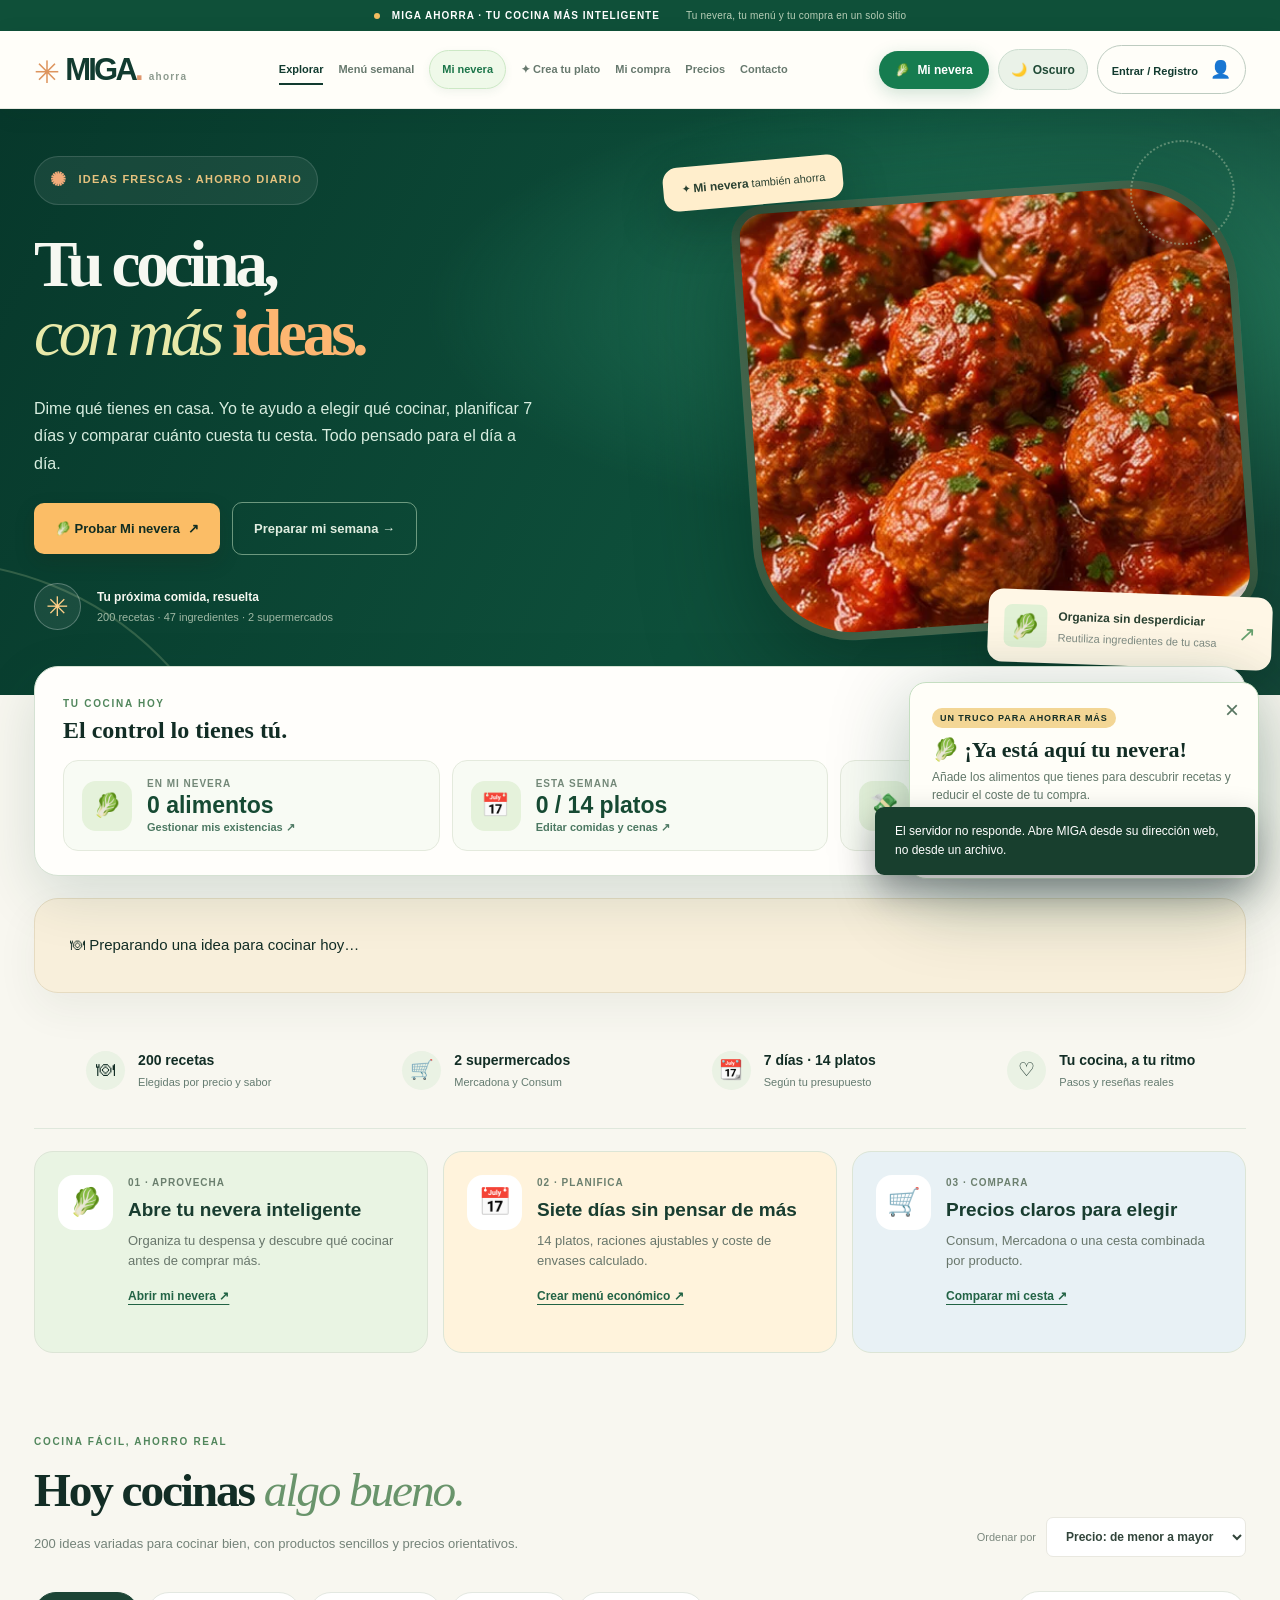
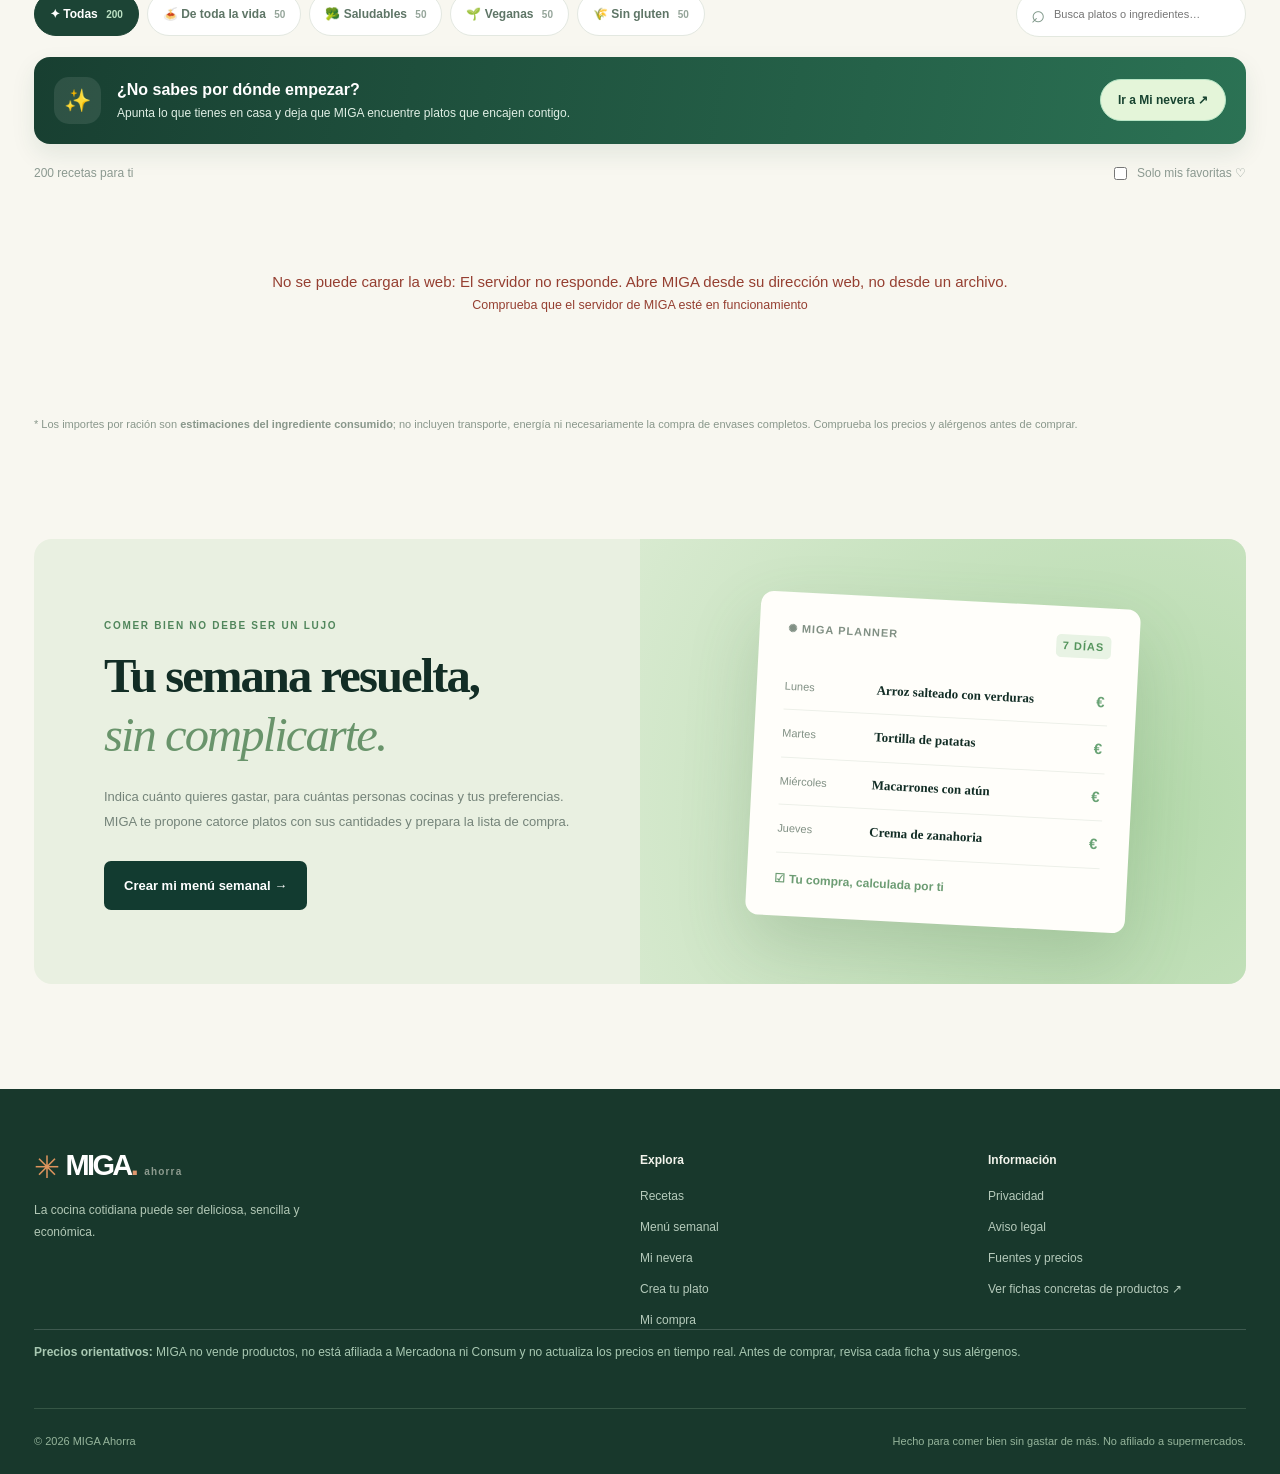
==== commit 2d4cd091: "Add files via upload" ====
--- a/public/index.html
+++ b/public/index.html
@@ -3,20 +3,20 @@
 <head>
 <meta charset="utf-8"><meta name="viewport" content="width=device-width,initial-scale=1"><meta name="theme-color" content="#18372c"><meta name="description" content="Descubre recetas fáciles y económicas, organiza tu nevera y crea menús semanales. Compara precios orientativos de Mercadona y Consum con MIGA Ahorra."><meta property="og:type" content="website"><meta property="og:title" content="MIGA Ahorra — Tu cocina, tu presupuesto"><meta property="og:description" content="Recetas asequibles, nevera inteligente y menús semanales para cocinar más fácil y gastar menos.">
 <title>MIGA Ahorra — Recetas fáciles, baratas y a tu gusto</title>
-<link rel="preconnect" href="https://fonts.googleapis.com"><link rel="preconnect" href="https://fonts.gstatic.com" crossorigin><link href="https://fonts.googleapis.com/css2?family=DM+Sans:wght@400;500;600;700;800&family=Manrope:wght@400;500;600;700;800&family=Playfair+Display:wght@500;600;700&display=swap" rel="stylesheet">
-<link rel="icon" type="image/svg+xml" href="assets/icon.svg"><link rel="stylesheet" href="style.css?v=publica-1"><link rel="stylesheet" href="features.css?v=publica-1"><link rel="stylesheet" href="redesign.css?v=publica-1"><script src="app.js?v=publica-1" defer></script><script src="features.js?v=publica-1" defer></script><script src="redesign.js?v=publica-1" defer></script><link rel="stylesheet" href="importar-lista.css?v=2"><script src="importar-lista.js?v=2" defer></script>
-</head>
+
+<link rel="icon" type="image/svg+xml" href="assets/icon.svg"><link rel="stylesheet" href="style.css?v=publica-1"><link rel="stylesheet" href="features.css?v=publica-1"><link rel="stylesheet" href="redesign.css?v=publica-1"><script src="app.js?v=cocinar-hoy-20261020" defer></script><script src="features.js?v=cocinar-hoy-20261020" defer></script><script src="redesign.js?v=publica-1" defer></script><link rel="stylesheet" href="importar-lista.css?v=2"><script src="importar-lista.js?v=2" defer></script>
+<script>(function(){try{const s=localStorage.getItem('miga_theme');const dark=s==='dark'||(!s&&window.matchMedia('(prefers-color-scheme: dark)').matches);document.documentElement.setAttribute('data-theme',dark?'dark':'light')}catch{document.documentElement.setAttribute('data-theme','light')}})();</script><link rel="stylesheet" href="miga-improvements.css?v=cocinar-hoy-20261020"></head>
 <body>
 <div class="announce"><span class="announce-ping"></span> MIGA AHORRA · TU COCINA MÁS INTELIGENTE <span class="announce-sub">Tu nevera, tu menú y tu compra en un solo sitio</span></div>
-<header class="header"><div class="wrap header-row"><a class="logo" href="#inicio" data-page="inicio" aria-label="MIGA Ahorra - Inicio"><span class="logo-mark">✳</span>MIGA<span class="logo-dot">.</span><small>ahorra</small></a><nav class="nav" aria-label="Navegación principal"><button class="nav-link active" data-page="inicio">Explorar</button><button class="nav-link" data-page="menu">Menú semanal</button><button class="nav-link" data-page="nevera">Mi nevera</button><button class="nav-link" data-page="crear">✦ Crea tu plato</button><button class="nav-link" data-page="compra">Mi compra</button><button class="nav-link" data-page="precios">Precios</button><button class="nav-link" data-page="contacto">Contacto</button><button class="nav-link" id="adminNav" data-page="admin" hidden>Administración</button></nav><div class="account"><button class="quick-fridge" data-page="nevera" id="quickFridge" title="Abrir Mi nevera">🥬 <span>Mi nevera</span></button><button class="outline-btn account-button" id="accountButton" aria-label="Mi cuenta" title="Iniciar sesión o registrarse">Entrar / Registro <span>👤</span></button><button class="hamburger" id="mobileMenu" aria-label="Abrir menú">☰</button></div></div></header>
+<header class="header"><div class="wrap header-row"><a class="logo" href="#inicio" data-page="inicio" aria-label="MIGA Ahorra - Inicio"><span class="logo-mark">✳</span>MIGA<span class="logo-dot">.</span><small>ahorra</small></a><nav class="nav" aria-label="Navegación principal"><button class="nav-link active" data-page="inicio">Explorar</button><button class="nav-link" data-page="menu">Menú semanal</button><button class="nav-link" data-page="nevera">Mi nevera</button><button class="nav-link" data-page="crear">✦ Crea tu plato</button><button class="nav-link" data-page="compra">Mi compra</button><button class="nav-link" data-page="precios">Precios</button><button class="nav-link" data-page="contacto">Contacto</button><button class="nav-link" id="adminNav" data-page="admin" hidden>Administración</button></nav><div class="account"><button class="quick-fridge" data-page="nevera" id="quickFridge" title="Abrir Mi nevera">🥬 <span>Mi nevera</span></button><button type="button" id="themeToggle" class="theme-toggle" aria-label="Activar modo oscuro" title="Cambiar tema claro u oscuro">🌙 <span>Tema</span></button><button class="outline-btn account-button" id="accountButton" aria-label="Mi cuenta" title="Iniciar sesión o registrarse">Entrar / Registro <span>👤</span></button><button class="hamburger" id="mobileMenu" aria-label="Abrir menú">☰</button></div></div></header>
 <main>
 <section id="page-inicio" class="page">
-<div class="hero"><div class="wrap hero-inner"><div class="hero-copy"><div class="hero-tag"><span class="mini-sparkle">✺</span> IDEAS FRESCAS · AHORRO DIARIO</div><h1>Tu cocina,<br><em>con más</em> <span>ideas.</span></h1><p>Dime qué tienes en casa. Yo te ayudo a elegir qué cocinar, planificar 7 días y comparar cuánto cuesta tu cesta. Todo pensado para el día a día.</p><div class="hero-actions"><button class="button light" data-page="nevera">🥬 Probar Mi nevera <span>↗</span></button><button class="button ghost-light" data-page="menu">Preparar mi semana →</button></div><div class="hero-proof"><span class="hero-proof-icon">✳</span><div><strong>Tu próxima comida, resuelta</strong><small>30 recetas · 47 ingredientes · 2 supermercados</small></div></div></div><div class="hero-visual"><div class="hero-photo"><img src="assets/foto-26.webp" alt="Albóndigas caseras con salsa de tomate" data-fallback="assets/receta-26.svg"/></div><div class="float-chip chip-top">✦ <strong>Mi nevera</strong> también ahorra</div><div class="float-chip chip-bottom"><span class="chip-emoji">🥬</span><div><strong>Organiza sin desperdiciar</strong><small>Reutiliza ingredientes de tu casa</small></div><span class="chip-arrow">↗</span></div><div class="decor-ring"></div></div></div></div>
-<div class="wrap miga-dashboard" id="migaDashboard" aria-live="polite"><div class="dash-heading"><div><span class="eyebrow">TU COCINA HOY</span><h2>El control lo tienes tú.</h2></div><span class="dash-small">Empieza sin registrarte · Guarda tus datos al iniciar sesión</span></div><div class="dash-grid"><button data-page="nevera" class="dash-item"><span class="dash-icon">🥬</span><span><small>EN MI NEVERA</small><strong id="dashFridge">0 alimentos</strong><em>Gestionar mis existencias ↗</em></span></button><button data-page="menu" class="dash-item"><span class="dash-icon">📅</span><span><small>ESTA SEMANA</small><strong id="dashMeals">0 / 14 platos</strong><em>Editar comidas y cenas ↗</em></span></button><button data-page="compra" class="dash-item"><span class="dash-icon">💸</span><span><small>COMPRA ESTIMADA</small><strong id="dashPrice">—</strong><em>Comparar supermercados ↗</em></span></button></div></div><section class="wrap featured-recipe" id="featuredRecipe" aria-label="Receta recomendada"><div class="feature-loading">🍽 Preparando una idea para cocinar hoy…</div></section><div class="wrap stat-strip"><div><span class="stat-icon">🍽</span><div><strong>30 recetas</strong><small>Elegidas por precio y sabor</small></div></div><div><span class="stat-icon">🛒</span><div><strong>2 supermercados</strong><small>Mercadona y Consum</small></div></div><div><span class="stat-icon">📆</span><div><strong>7 días · 14 platos</strong><small>Según tu presupuesto</small></div></div><div><span class="stat-icon">♡</span><div><strong>Tu cocina, a tu ritmo</strong><small>Pasos y reseñas reales</small></div></div></div>
+<div class="hero"><div class="wrap hero-inner"><div class="hero-copy"><div class="hero-tag"><span class="mini-sparkle">✺</span> IDEAS FRESCAS · AHORRO DIARIO</div><h1>Tu cocina,<br><em>con más</em> <span>ideas.</span></h1><p>Dime qué tienes en casa. Yo te ayudo a elegir qué cocinar, planificar 7 días y comparar cuánto cuesta tu cesta. Todo pensado para el día a día.</p><div class="hero-actions"><button class="button light" data-page="nevera">🥬 Probar Mi nevera <span>↗</span></button><button class="button ghost-light" data-page="menu">Preparar mi semana →</button></div><div class="hero-proof"><span class="hero-proof-icon">✳</span><div><strong>Tu próxima comida, resuelta</strong><small>200 recetas · 47 ingredientes · 2 supermercados</small></div></div></div><div class="hero-visual"><div class="hero-photo"><img src="assets/foto-26.webp" alt="Albóndigas caseras con salsa de tomate" data-fallback="assets/receta-26.svg"/></div><div class="float-chip chip-top">✦ <strong>Mi nevera</strong> también ahorra</div><div class="float-chip chip-bottom"><span class="chip-emoji">🥬</span><div><strong>Organiza sin desperdiciar</strong><small>Reutiliza ingredientes de tu casa</small></div><span class="chip-arrow">↗</span></div><div class="decor-ring"></div></div></div></div>
+<div class="wrap miga-dashboard" id="migaDashboard" aria-live="polite"><div class="dash-heading"><div><span class="eyebrow">TU COCINA HOY</span><h2>El control lo tienes tú.</h2></div><span class="dash-small">Empieza sin registrarte · Guarda tus datos al iniciar sesión</span></div><div class="dash-grid"><button data-page="nevera" class="dash-item"><span class="dash-icon">🥬</span><span><small>EN MI NEVERA</small><strong id="dashFridge">0 alimentos</strong><em>Gestionar mis existencias ↗</em></span></button><button data-page="menu" class="dash-item"><span class="dash-icon">📅</span><span><small>ESTA SEMANA</small><strong id="dashMeals">0 / 14 platos</strong><em>Editar comidas y cenas ↗</em></span></button><button data-page="compra" class="dash-item"><span class="dash-icon">💸</span><span><small>COMPRA ESTIMADA</small><strong id="dashPrice">—</strong><em>Comparar supermercados ↗</em></span></button></div></div><section class="wrap featured-recipe" id="featuredRecipe" aria-label="Receta recomendada"><div class="feature-loading">🍽 Preparando una idea para cocinar hoy…</div></section><div class="wrap stat-strip"><div><span class="stat-icon">🍽</span><div><strong>200 recetas</strong><small>Elegidas por precio y sabor</small></div></div><div><span class="stat-icon">🛒</span><div><strong>2 supermercados</strong><small>Mercadona y Consum</small></div></div><div><span class="stat-icon">📆</span><div><strong>7 días · 14 platos</strong><small>Según tu presupuesto</small></div></div><div><span class="stat-icon">♡</span><div><strong>Tu cocina, a tu ritmo</strong><small>Pasos y reseñas reales</small></div></div></div>
 <div class="wrap home-savings" aria-label="Herramientas para ahorrar en casa"><div class="home-savings-card"><div class="home-savings-icon">🥬</div><div><span>01 · APROVECHA</span><h3>Abre tu nevera inteligente</h3><p>Organiza tu despensa y descubre qué cocinar antes de comprar más.</p><button class="home-savings-link" data-page="nevera">Abrir mi nevera ↗</button></div></div><div class="home-savings-card"><div class="home-savings-icon">📅</div><div><span>02 · PLANIFICA</span><h3>Siete días sin pensar de más</h3><p>14 platos, raciones ajustables y coste de envases calculado.</p><button class="home-savings-link" data-page="menu">Crear menú económico ↗</button></div></div><div class="home-savings-card"><div class="home-savings-icon">🛒</div><div><span>03 · COMPARA</span><h3>Precios claros para elegir</h3><p>Consum, Mercadona o una cesta combinada por producto.</p><button class="home-savings-link" data-page="compra">Comparar mi cesta ↗</button></div></div></div>
-<section class="wrap discover" id="recetas"><div class="section-top"><div><span class="eyebrow">COCINA FÁCIL, AHORRO REAL</span><h2>Hoy cocinas <i>algo bueno.</i></h2><p>Menos recetas, mejor elegidas. Productos sencillos que encuentras en cualquier supermercado.</p></div><div class="sortbox"><label for="sort">Ordenar por</label><select id="sort"><option value="price">Precio: de menor a mayor</option><option value="time">Más rápidas</option><option value="rating">Mejor valoradas</option><option value="name">Nombre A–Z</option></select></div></div>
-<div class="filters"><div class="pill-row" id="categoryFilters"><button class="filter active" data-category="todos">✦ Todas <span>30</span></button><button class="filter" data-category="normal">🍝 De toda la vida <span>6</span></button><button class="filter" data-category="saludable">🥦 Saludables <span>6</span></button><button class="filter" data-category="vegana">🌱 Veganas <span>6</span></button><button class="filter" data-category="sin-gluten">🌾 Sin gluten <span>6</span></button></div><label class="search"><span>⌕</span><input id="search" type="search" placeholder="Busca platos o ingredientes…" aria-label="Buscar recetas"></label></div>
-<div class="recipe-teaser"><div class="recipe-teaser-icon">✨</div><div><strong>¿No sabes por dónde empezar?</strong><span>Apunta lo que tienes en casa y deja que MIGA encuentre platos que encajen contigo.</span></div><button data-page="nevera">Ir a Mi nevera ↗</button></div><div class="result-bar"><span id="resultsCount">30 recetas para ti</span><label class="checkbox-inline"><input type="checkbox" id="favoritesOnly"> Solo mis favoritas ♡</label></div><div class="recipe-grid" id="recipeGrid" aria-live="polite"></div><div id="noResults" class="empty" hidden>🍳 No encontramos recetas. Prueba con otros filtros o ingredientes.</div>
+<section class="wrap discover" id="recetas"><div class="section-top"><div><span class="eyebrow">COCINA FÁCIL, AHORRO REAL</span><h2>Hoy cocinas <i>algo bueno.</i></h2><p>200 ideas variadas para cocinar bien, con productos sencillos y precios orientativos.</p></div><div class="sortbox"><label for="sort">Ordenar por</label><select id="sort"><option value="price">Precio: de menor a mayor</option><option value="time">Más rápidas</option><option value="rating">Mejor valoradas</option><option value="name">Nombre A–Z</option></select></div></div>
+<div class="filters"><div class="pill-row" id="categoryFilters"><button class="filter active" data-category="todos">✦ Todas <span>200</span></button><button class="filter" data-category="normal">🍝 De toda la vida <span>50</span></button><button class="filter" data-category="saludable">🥦 Saludables <span>50</span></button><button class="filter" data-category="vegana">🌱 Veganas <span>50</span></button><button class="filter" data-category="sin-gluten">🌾 Sin gluten <span>50</span></button></div><label class="search"><span>⌕</span><input id="search" type="search" placeholder="Busca platos o ingredientes…" aria-label="Buscar recetas"></label></div>
+<div class="recipe-teaser"><div class="recipe-teaser-icon">✨</div><div><strong>¿No sabes por dónde empezar?</strong><span>Apunta lo que tienes en casa y deja que MIGA encuentre platos que encajen contigo.</span></div><button data-page="nevera">Ir a Mi nevera ↗</button></div><div class="result-bar"><span id="resultsCount">200 recetas para ti</span><label class="checkbox-inline"><input type="checkbox" id="favoritesOnly"> Solo mis favoritas ♡</label></div><div class="recipe-grid" id="recipeGrid" aria-live="polite"></div><div class="more-recipes"><button class="button subdued" id="showMoreRecipes" type="button" hidden>Ver 24 recetas más ↓</button></div><div id="noResults" class="empty" hidden>🍳 No encontramos recetas. Prueba con otros filtros o ingredientes.</div>
 <p class="disclaimer">* Los importes por ración son <strong>estimaciones del ingrediente consumido</strong>; no incluyen transporte, energía ni necesariamente la compra de envases completos. Comprueba los precios y alérgenos antes de comprar.</p></section>
 <section class="wrap duo"><div class="duo-copy"><span class="eyebrow">COMER BIEN NO DEBE SER UN LUJO</span><h2>Tu semana resuelta,<br><i>sin complicarte.</i></h2><p>Indica cuánto quieres gastar, para cuántas personas cocinas y tus preferencias. MIGA te propone catorce platos con sus cantidades y prepara la lista de compra.</p><button class="button primary" data-page="menu">Crear mi menú semanal →</button></div><div class="duo-visual"><div class="mock-plan"><div class="mock-head"><span>✺ MIGA PLANNER</span><span>7 DÍAS</span></div><div><span>Lunes</span><strong>Arroz salteado con verduras</strong><b>€</b></div><div><span>Martes</span><strong>Tortilla de patatas</strong><b>€</b></div><div><span>Miércoles</span><strong>Macarrones con atún</strong><b>€</b></div><div><span>Jueves</span><strong>Crema de zanahoria</strong><b>€</b></div><div class="mock-bottom">☑ Tu compra, calculada por ti</div></div></div></section>
 </section>
@@ -26,7 +26,7 @@
   <div class="smart-metrics" id="fridgeMetrics"></div>
   <section class="photo-import panel" aria-labelledby="photoImportTitle">
     <div class="photo-import-copy"><span class="eyebrow">✳ NUEVO · MÁS RÁPIDO</span><h2 id="photoImportTitle">Haz una foto de tu lista de la compra</h2><p>Sube una foto o usa la cámara del móvil. MIGA intentará reconocer los alimentos y sus cantidades para que no tengas que escribirlo todo.</p><p class="privacy-inline">🔒 La fotografía se analiza en este navegador y no se guarda en el servidor. El reconocimiento necesita conexión a Internet la primera vez. Revisa los resultados antes de importarlos.</p></div>
-    <div class="photo-import-controls"><label class="photo-drop" for="listPhoto"><span class="camera-symbol">📸</span><strong>Seleccionar foto o abrir cámara</strong><span>JPG, PNG o WEBP · máximo 8 MB</span></label><input id="listPhoto" type="file" accept="image/jpeg,image/png,image/webp" capture="environment" aria-label="Fotografía de la lista de la compra"><button type="button" id="recognizePhoto" class="button primary wide" disabled>✦ Leer mi lista</button><div id="photoOCRStatus" class="ocr-status" role="status" aria-live="polite"></div></div>
+    <p class="small-note">Al activar el lector de fotos, se descargan componentes de jsDelivr. La imagen se interpreta en tu navegador y no se envía a los servidores de MIGA. Consulta la <a href="/privacidad" target="_blank" rel="noopener noreferrer">privacidad</a>.</p><div class="photo-import-controls"><label class="photo-drop" for="listPhoto"><span class="camera-symbol">📸</span><strong>Seleccionar foto o abrir cámara</strong><span>JPG, PNG o WEBP · máximo 8 MB</span></label><input id="listPhoto" type="file" accept="image/jpeg,image/png,image/webp" capture="environment" aria-label="Fotografía de la lista de la compra"><button type="button" id="recognizePhoto" class="button primary wide" disabled>✦ Leer mi lista</button><div id="photoOCRStatus" class="ocr-status" role="status" aria-live="polite"></div></div>
     <div id="photoPreview" class="photo-preview" hidden></div>
     <details class="ocr-manual"><summary>¿La foto no se lee bien? Pegar la lista como texto</summary><label for="ocrText">Un producto por línea; por ejemplo «2 kg patatas» o «6 huevos»</label><textarea id="ocrText" rows="4" placeholder="1 kg arroz&#10;6 huevos&#10;500 g pollo"></textarea><button type="button" id="processText" class="button subdued small">Analizar este texto</button></details>
     <div id="photoReview" class="photo-review" hidden><div class="review-title"><div><h3>Revisa los productos detectados</h3><p>Corrige cualquier alimento o cantidad antes de guardarlo. Los nombres no reconocidos podrás seleccionarlos manualmente.</p></div><span id="photoReviewCount"></span></div><div id="photoReviewRows" class="photo-review-rows"></div><label class="purchased-check"><input id="purchasedList" type="checkbox"> <span><strong>Confirmo que ya he comprado o tengo estos productos</strong><small>Una lista pendiente de comprar no significa que estén en tu nevera.</small></span></label><div class="photo-review-actions"><button type="button" id="addDetected" class="button primary" disabled>✓ Añadir seleccionados a Mi nevera</button><button type="button" id="clearDetected" class="button subdued">Cancelar</button></div></div>
@@ -37,7 +37,14 @@
       <div class="smart-note">✳ Si registras una fecha, MIGA mostrará avisos. La fecha no determina por sí sola si un alimento es seguro: comprueba siempre su estado y etiqueta.</div>
     </div>
     <div class="panel smart-card"><div class="smart-card-heading"><span class="eyebrow">CERO DESPERDICIO</span><h2>Qué aprovechar primero</h2><p>Prioriza los productos próximos a la fecha que has indicado.</p></div><div id="fridgePriority"></div><button class="button subdued wide" id="fridgeSuggest">🍳 Ver recetas con mi nevera →</button></div>
-  </div><div class="fridge-list-heading"><div><span class="eyebrow">INVENTARIO PERSONAL</span><h2>Alimentos guardados</h2></div><small>Se guarda en tu cuenta si has iniciado sesión; en caso contrario, en este navegador.</small></div><div id="fridgeList" class="fridge-items"></div>
+  </div>
+  <section class="cook-today panel" id="cookTodaySection" aria-labelledby="cookTodayTitle">
+    <div class="cook-today-heading"><div><span class="eyebrow">✳ NO DESPERDICIES · COCINA HOY</span><h2 id="cookTodayTitle">¿Qué puedo cocinar hoy?</h2><p>Recetas reales del catálogo con lo que ya tienes. Priorizamos cantidades disponibles y productos con fecha próxima. Si te falta algo, abre la ficha exacta de Consum o Mercadona.</p></div><label>¿Para cuántas personas?<select id="cookTodayPeople"><option value="1">1 persona</option><option value="2" selected>2 personas</option><option value="3">3 personas</option><option value="4">4 personas</option><option value="5">5 personas</option><option value="6">6 personas</option></select></label></div>
+    <div class="cook-today-meta" id="cookTodayCount" aria-live="polite"></div>
+    <div class="cook-today-grid" id="cookTodayResults" aria-live="polite"></div>
+    <p class="small-note">Las cantidades proceden de tu inventario. Una fecha no determina si un alimento es seguro: revisa el estado del producto y su etiqueta. Las recetas adaptadas requieren revisar tiempos y alérgenos.</p>
+  </section>
+  <div class="fridge-list-heading"><div><span class="eyebrow">INVENTARIO PERSONAL</span><h2>Alimentos guardados</h2></div><small>Se guarda en tu cuenta si has iniciado sesión; en caso contrario, en este navegador.</small></div><div id="fridgeList" class="fridge-items"></div>
 </section>
 
 <section id="page-crear" class="page wrap inner-page" hidden>
@@ -58,8 +65,9 @@
  </section>
  <section id="page-admin" class="page wrap inner-page" hidden><div class="page-intro"><span class="eyebrow">ZONA PRIVADA · ADMINISTRACIÓN</span><h1>La comunidad, <i>por dentro.</i></h1><p>Solo visible para cuentas con permisos de administración.</p></div><div id="adminContent"></div></section>
 </main><nav class="bottom-nav" aria-label="Accesos rápidos"><button data-page="inicio"><span>⌂</span>Recetas</button><button data-page="nevera" class="bottom-nav-fridge"><span>🥬</span>Mi nevera</button><button data-page="menu"><span>▦</span>Mi menú</button><button data-page="compra"><span>🛒</span>Compra</button><button data-page="crear"><span>✦</span>Crear plato</button></nav>
-<footer class="footer"><div class="wrap footer-top"><div><a class="logo footer-logo" href="#inicio" data-page="inicio"><span class="logo-mark">✳</span>MIGA<span class="logo-dot">.</span><small>ahorra</small></a><p>La cocina cotidiana puede ser deliciosa, sencilla y económica.</p></div><div><b>Explora</b><button data-page="inicio">Recetas</button><button data-page="menu">Menú semanal</button><button data-page="nevera">Mi nevera</button><button data-page="crear">Crea tu plato</button><button data-page="compra">Mi compra</button></div><div><b>Información</b><a href="/privacidad">Privacidad</a><a href="/aviso-legal">Aviso legal</a><button data-page="precios">Fuentes y precios</button><a href="https://tienda.consum.es" target="_blank" rel="noopener">Consum ↗</a><a href="https://tienda.mercadona.es" target="_blank" rel="noopener">Mercadona ↗</a></div></div><div class="wrap prelaunch-honesty"><strong>Precios orientativos:</strong> MIGA no vende productos, no está afiliada a Mercadona ni Consum y no actualiza los precios en tiempo real. Antes de comprar, revisa cada ficha y sus alérgenos.</div><div class="wrap footer-line">© 2026 MIGA Ahorra <span>Hecho para comer bien sin gastar de más. No afiliado a supermercados.</span></div></footer>
+<footer class="footer"><div class="wrap footer-top"><div><a class="logo footer-logo" href="#inicio" data-page="inicio"><span class="logo-mark">✳</span>MIGA<span class="logo-dot">.</span><small>ahorra</small></a><p>La cocina cotidiana puede ser deliciosa, sencilla y económica.</p></div><div><b>Explora</b><button data-page="inicio">Recetas</button><button data-page="menu">Menú semanal</button><button data-page="nevera">Mi nevera</button><button data-page="crear">Crea tu plato</button><button data-page="compra">Mi compra</button></div><div><b>Información</b><a href="/privacidad">Privacidad</a><a href="/aviso-legal">Aviso legal</a><button data-page="precios">Fuentes y precios</button><button data-page="precios">Ver fichas concretas de productos ↗</button></div></div><div class="wrap prelaunch-honesty"><strong>Precios orientativos:</strong> MIGA no vende productos, no está afiliada a Mercadona ni Consum y no actualiza los precios en tiempo real. Antes de comprar, revisa cada ficha y sus alérgenos.</div><div class="wrap footer-line">© 2026 MIGA Ahorra <span>Hecho para comer bien sin gastar de más. No afiliado a supermercados.</span></div></footer>
 <div class="modal-layer" id="recipeLayer" hidden><div class="modal-backdrop" data-close="recipe"></div><div class="recipe-modal" role="dialog" aria-modal="true" aria-label="Detalles de receta"><button class="modal-x" data-close="recipe" aria-label="Cerrar">✕</button><div id="recipeModalContent"></div></div></div>
+<div id="photoLightbox" class="photo-lightbox" hidden role="dialog" aria-modal="true" aria-label="Imagen grande de la receta"><div class="photo-lightbox-backdrop" data-lightbox-close></div><figure class="photo-lightbox-figure"><img id="lightboxImage" alt=""><figcaption id="lightboxCaption"></figcaption></figure><button type="button" id="closePhotoLightbox" class="photo-lightbox-close" aria-label="Cerrar imagen">✕ <span>Cerrar</span></button></div>
 <div class="modal-layer" id="authLayer" hidden><div class="modal-backdrop" data-close="auth"></div><div class="auth-modal" role="dialog" aria-modal="true" aria-label="Mi cuenta"><button class="modal-x" data-close="auth" aria-label="Cerrar">✕</button><div id="authContent"></div></div></div>
 <div class="toast" id="toast" role="status" aria-live="polite"></div><div class="onboard-tip" id="onboardTip" hidden><button class="tip-close" id="tipClose" aria-label="Cerrar ayuda">×</button><span class="tip-badge">UN TRUCO PARA AHORRAR MÁS</span><h3>🥬 ¡Ya está aquí tu nevera!</h3><p>Añade los alimentos que tienes para descubrir recetas y reducir el coste de tu compra.</p><button class="button primary" data-page="nevera" id="tipOpenFridge">Abrir Mi nevera ↗</button></div>
 </body></html>
--- a/public/miga-improvements.css
+++ b/public/miga-improvements.css
@@ -0,0 +1,71 @@
+/* MIGA · Mejoras 2026: lightbox, tema opcional, catálogo y temporizador */
+:root{color-scheme:light}
+.theme-toggle{display:inline-flex;align-items:center;justify-content:center;gap:6px;padding:10px 12px;border-radius:999px;background:#eaf2e8;border:1px solid #cbdccf;color:#204a36;font-size:13px;font-weight:800;white-space:nowrap;cursor:pointer}.theme-toggle:hover{background:#d9ebd9}.theme-toggle span{font-size:12px}
+.more-recipes{text-align:center;margin:25px auto 5px}.more-recipes button{min-width:230px}
+.recipe-hero-image>img{cursor:zoom-in}.zoom-photo{font-weight:800}
+.photo-lightbox[hidden]{display:none!important}.photo-lightbox{position:fixed;z-index:10000;inset:0;display:grid;place-items:center;padding:clamp(12px,2vw,32px);background:#080d0bf5;isolation:isolate}.photo-lightbox-backdrop{position:absolute;inset:0;cursor:zoom-out}.photo-lightbox-figure{margin:0;position:relative;z-index:1;display:flex;flex-direction:column;align-items:center;justify-content:center;gap:12px;max-width:100%;max-height:100%;pointer-events:none}.photo-lightbox-figure img{display:block;max-width:96vw;max-height:calc(100dvh - 105px);width:auto;height:auto;object-fit:contain;box-shadow:0 22px 95px #0007;border-radius:14px}.photo-lightbox-figure figcaption{color:#f6f8f3;background:#1e312bcc;padding:8px 18px;border-radius:99px;font-size:13px;text-align:center;max-width:90vw}.photo-lightbox-close{position:fixed;z-index:2;right:max(12px,env(safe-area-inset-right));top:max(10px,env(safe-area-inset-top));border:1px solid #ffffff78;background:#24342cfa;color:#fff;padding:10px 15px;border-radius:11px;font-size:16px;font-weight:800}.photo-lightbox-open{overflow:hidden}
+.timer-custom{display:flex;align-items:flex-end;flex-wrap:wrap;gap:9px;margin:13px 0}.timer-custom label{display:flex;flex-direction:column;gap:4px;font-size:12px;font-weight:800}.timer-custom input{border:1px solid #cddbd0;border-radius:9px;padding:9px 11px;width:88px;background:#fff;color:#193929;font-size:14px}.timer-custom button{white-space:normal;min-height:40px}.timer-extra-actions{display:flex;justify-content:center;gap:10px}.timer-time{font-variant-numeric:tabular-nums}.step-modified{background:#e8f7e9;border:1px solid #a5d9ac;color:#225438;padding:11px 13px;border-radius:10px;margin:10px 0;font-size:12px;font-weight:750}
+@media(max-width:650px){.theme-toggle{width:37px;height:37px;padding:7px;flex:none;border-radius:10px}.theme-toggle span{display:none}.photo-lightbox{padding:7px}.photo-lightbox-figure img{max-width:98vw;max-height:calc(100dvh - 85px);border-radius:8px}.photo-lightbox-close span{display:none}.timer-custom{gap:8px}.timer-custom button{flex:1;min-width:160px}}
+/* Dark: not just filter inversion; make text, controls and panels legible. */
+html[data-theme="dark"]{color-scheme:dark;--forest:#a3dfb3;--deep:#102920;--green:#9edbb0;--leaf:#2e4939;--cream:#101a17;--paper:#1c2a24;--sand:#182820;--line:#344a3d;--ink:#ecf5ec;--muted:#b6c6b8;--shadow:0 18px 60px #0005}
+html[data-theme="dark"] body{background:#101a17!important;color:#ebf5ec!important}
+html[data-theme="dark"] .header,html[data-theme="dark"] .header .nav,html[data-theme="dark"] .menu-open .header .nav{background:#172720!important;border-color:#385040!important;box-shadow:0 10px 30px #0006}
+html[data-theme="dark"] .logo,html[data-theme="dark"] .logo small,html[data-theme="dark"] .header .nav-link,html[data-theme="dark"] .outline-btn,html[data-theme="dark"] .header .hamburger{color:#ecf5ec!important}
+html[data-theme="dark"] .theme-toggle,html[data-theme="dark"] .outline-btn{background:#2c4837;color:#e5fae9!important;border-color:#607b61}
+html[data-theme="dark"] .miga-dashboard,html[data-theme="dark"] .panel,html[data-theme="dark"] .home-savings-card,html[data-theme="dark"] .recipe-card,html[data-theme="dark"] .recipe-modal,html[data-theme="dark"] .auth-modal,html[data-theme="dark"] .step-card,html[data-theme="dark"] .ingredients-panel,html[data-theme="dark"] .featured-recipe,html[data-theme="dark"] .mock-plan,html[data-theme="dark"] .photo-import,html[data-theme="dark"] .filter,html[data-theme="dark"] .onboard-tip,html[data-theme="dark"] .card-body{background:#1d2c25!important;border-color:#41594a!important;color:#edf5ef!important;box-shadow:0 8px 25px #0003}
+html[data-theme="dark"] .miga-dashboard .dash-item,html[data-theme="dark"] .budget-note,html[data-theme="dark"] .smart-metrics>div,html[data-theme="dark"] .planner-settings,html[data-theme="dark"] .shop-item,html[data-theme="dark"] .recipe-teaser,html[data-theme="dark"] #page-nevera .page-intro,html[data-theme="dark"] .store-choice,html[data-theme="dark"] .custom-builder,html[data-theme="dark"] .custom-row,html[data-theme="dark"] .timer-area,html[data-theme="dark"] .custom-warning,html[data-theme="dark"] .step-prep,html[data-theme="dark"] .step-tip,html[data-theme="dark"] .extras-list,html[data-theme="dark"] .plan-summary,html[data-theme="dark"] .photo-import-controls{background:#23372c!important;border-color:#45604c!important;color:#ebf5ec!important}
+html[data-theme="dark"] .hero,html[data-theme="dark"] .announce{background:#0b231a!important;color:#f4fff7}
+html[data-theme="dark"] .featured-recipe .featured-info,html[data-theme="dark"] .featured-recipe h2,html[data-theme="dark"] .featured-recipe p,html[data-theme="dark"] h1,html[data-theme="dark"] h2,html[data-theme="dark"] h3,html[data-theme="dark"] h4,html[data-theme="dark"] .card-title,html[data-theme="dark"] .card-bottom strong,html[data-theme="dark"] .dash-item strong,html[data-theme="dark"] .recipe-facts,html[data-theme="dark"] .ingredient-total strong,html[data-theme="dark"] .recipe-heading,html[data-theme="dark"] .modal-x,html[data-theme="dark"] .featured-metrics{color:#f2fbf3!important}
+html[data-theme="dark"] p,html[data-theme="dark"] label,html[data-theme="dark"] small,html[data-theme="dark"] .muted,html[data-theme="dark"] .card-meta,html[data-theme="dark"] .step-tip p,html[data-theme="dark"] .shop-product small,html[data-theme="dark"] .ingredient-list,html[data-theme="dark"] .price-table,html[data-theme="dark"] .eyebrow,html[data-theme="dark"] .home-savings-card p{color:#c6d6ca!important}
+html[data-theme="dark"] input,html[data-theme="dark"] select,html[data-theme="dark"] textarea,html[data-theme="dark"] button.filter,html[data-theme="dark"] .filter,html[data-theme="dark"] .search,html[data-theme="dark"] .custom-select,html[data-theme="dark"] .timer-custom input{background:#14241d!important;border-color:#58715c!important;color:#edf9ee!important}
+html[data-theme="dark"] input::placeholder,html[data-theme="dark"] textarea::placeholder{color:#9db3a2!important}
+html[data-theme="dark"] .button.subdued,html[data-theme="dark"] .share-recipe,html[data-theme="dark"] .reset-custom,html[data-theme="dark"] .timer-actions button,html[data-theme="dark"] .custom-rows select{background:#304a39!important;border-color:#5a7961!important;color:#effaef!important}
+html[data-theme="dark"] .button.primary{background:#b5e4bb!important;color:#143322!important}
+html[data-theme="dark"] .card-tag,html[data-theme="dark"] .recipe-badge{color:#193728!important}
+html[data-theme="dark"] .recipe-grid .card-image,html[data-theme="dark"] .photo-preview{background:#293e30!important}
+html[data-theme="dark"] .footer,html[data-theme="dark"] .footer-line,html[data-theme="dark"] .bottom-nav{background:#17271f!important;color:#d4e9d8!important;border-color:#45604c!important}
+html[data-theme="dark"] .bottom-nav button,html[data-theme="dark"] .footer a,html[data-theme="dark"] .footer button{color:#e4f4e7!important}
+html[data-theme="dark"] a:not(.button){text-decoration-color:#8cd7a1}html[data-theme="dark"] .step-modified{background:#224c36;color:#e4fce8;border-color:#588c61}
+html[data-theme="dark"] .featured-info .eyebrow{color:#d5eaa2!important}
+@media(prefers-reduced-motion:reduce){.photo-lightbox *{animation:none!important;transition:none!important}}
+
+/* Contraste reforzado en las tarjetas de resumen y navegación nocturna. */
+html[data-theme="dark"] .dash-grid .dash-item,html[data-theme="dark"] .dash-grid .dash-icon {background:#294131!important;border-color:#4e6a52!important;color:#edf9ed!important}
+html[data-theme="dark"] .dash-grid .dash-item strong,html[data-theme="dark"] .dash-grid .dash-item em,html[data-theme="dark"] .dash-grid .dash-item small{color:#e6f5e7!important}
+html[data-theme="dark"] .header .nav .nav-link{color:#c1d5c4!important}
+html[data-theme="dark"] .header .nav .nav-link.active{color:#baf1bf!important;background:transparent!important}
+html[data-theme="dark"] .featured-metrics span,html[data-theme="dark"] .recipe-facts span,html[data-theme="dark"] .price-extra-tag{background:#2c4735!important;color:#dff6e5!important}
+html[data-theme="dark"] .home-savings-card:nth-child(n),html[data-theme="dark"] .home-savings-icon{background:#203328!important;color:#e6f7e9!important}
+html[data-theme="dark"] .recipe-heading-actions .share-recipe{color:#e4f6e7!important}
+html[data-theme="dark"] .step-instruction,html[data-theme="dark"] .step-card .step-tip{color:#f0fbf3!important}
+
+/* Fichas de supermercado, sin redirecciones genéricas. */
+.retailer-links{display:inline-flex;align-items:center;gap:.4rem;flex-wrap:wrap;margin:.3rem 0;font-size:.79rem}
+.retailer-link{display:inline-flex;align-items:center;gap:.2rem;padding:.34rem .56rem;border:1px solid var(--border,#d6dfd4);border-radius:8px;background:var(--surface,#fff);color:var(--text,#26483c);font-weight:750;text-decoration:none}
+.retailer-link:hover{border-color:#349b74;text-decoration:underline}
+.retailer-link.is-alternative{border-style:dashed;color:#98601a}
+.retailer-unavailable{display:inline-block;padding:.34rem .45rem;color:var(--muted,#65746c);font-size:.78rem;border-radius:7px;background:var(--surface-secondary,#f0f3f0)}
+.cook-today{margin:1.8rem 0;padding:clamp(1rem,3vw,1.8rem);scroll-margin-top:7rem}
+.cook-today-heading{display:flex;align-items:flex-end;justify-content:space-between;gap:1rem;flex-wrap:wrap}
+.cook-today-heading h2{margin:.4rem 0 .55rem;font-size:clamp(1.5rem,3.2vw,2.25rem)}
+.cook-today-heading p{max-width:690px;margin:0;color:var(--muted,#65746c)}
+.cook-today-heading label{font-size:.85rem;font-weight:750;display:grid;gap:.3rem}
+.cook-today-heading select{padding:.55rem .8rem;min-width:160px;border:1px solid var(--border,#b8c5bb);border-radius:10px;background:var(--surface,#fff);color:var(--text,#183c32)}
+.cook-today-meta{margin:1rem 0 .65rem;font-size:.86rem;color:var(--muted,#65746c)}
+.cook-today-grid{display:grid;grid-template-columns:repeat(auto-fit,minmax(min(100%,290px),1fr));gap:1rem}
+.cook-card{border:1px solid var(--border,#dce4db);background:var(--surface,#fff);border-radius:17px;padding:1rem;display:flex;flex-direction:column;gap:.7rem;min-width:0}
+.cook-card-top{display:flex;gap:.5rem;align-items:center;color:var(--muted,#65746c);font-size:.77rem}
+.cook-rank{background:#d1ebd8;color:#173e2f;font-weight:850;border-radius:50%;width:28px;height:28px;display:grid;place-items:center}
+.cook-time{margin-left:auto}
+.cook-card h3{font-size:1.2rem;margin:0}
+.cook-badges{display:flex;flex-wrap:wrap;gap:.35rem;margin:0}
+.cook-badges span{background:var(--surface-secondary,#edf3ef);padding:.25rem .45rem;border-radius:7px;font-size:.75rem}
+.cook-missing{display:flex;flex-direction:column;gap:.45rem;font-size:.83rem;margin-top:.25rem}
+.cook-missing-line{padding:.38rem .4rem;display:flex;align-items:center;justify-content:space-between;gap:.5rem;flex-wrap:wrap;border-bottom:1px solid var(--border,#e0e7e0)}
+.cook-missing-line .retailer-links{margin:0}
+.cook-card-bottom{display:flex;align-items:center;justify-content:space-between;flex-wrap:wrap;gap:.7rem;margin-top:auto;border-top:1px solid var(--border,#e4e9e4);padding-top:.7rem}
+.cook-card-bottom small{color:var(--muted,#65746c)}
+.cook-available{font-size:.85rem;color:var(--text,#20422f)}
+.cook-empty{padding:2rem;text-align:center;border:1px dashed var(--border,#dce4db);border-radius:16px;grid-column:1/-1}
+.cook-empty span{display:block;font-size:2rem}
+@media(max-width:600px){.cook-card-bottom .button{width:100%}}
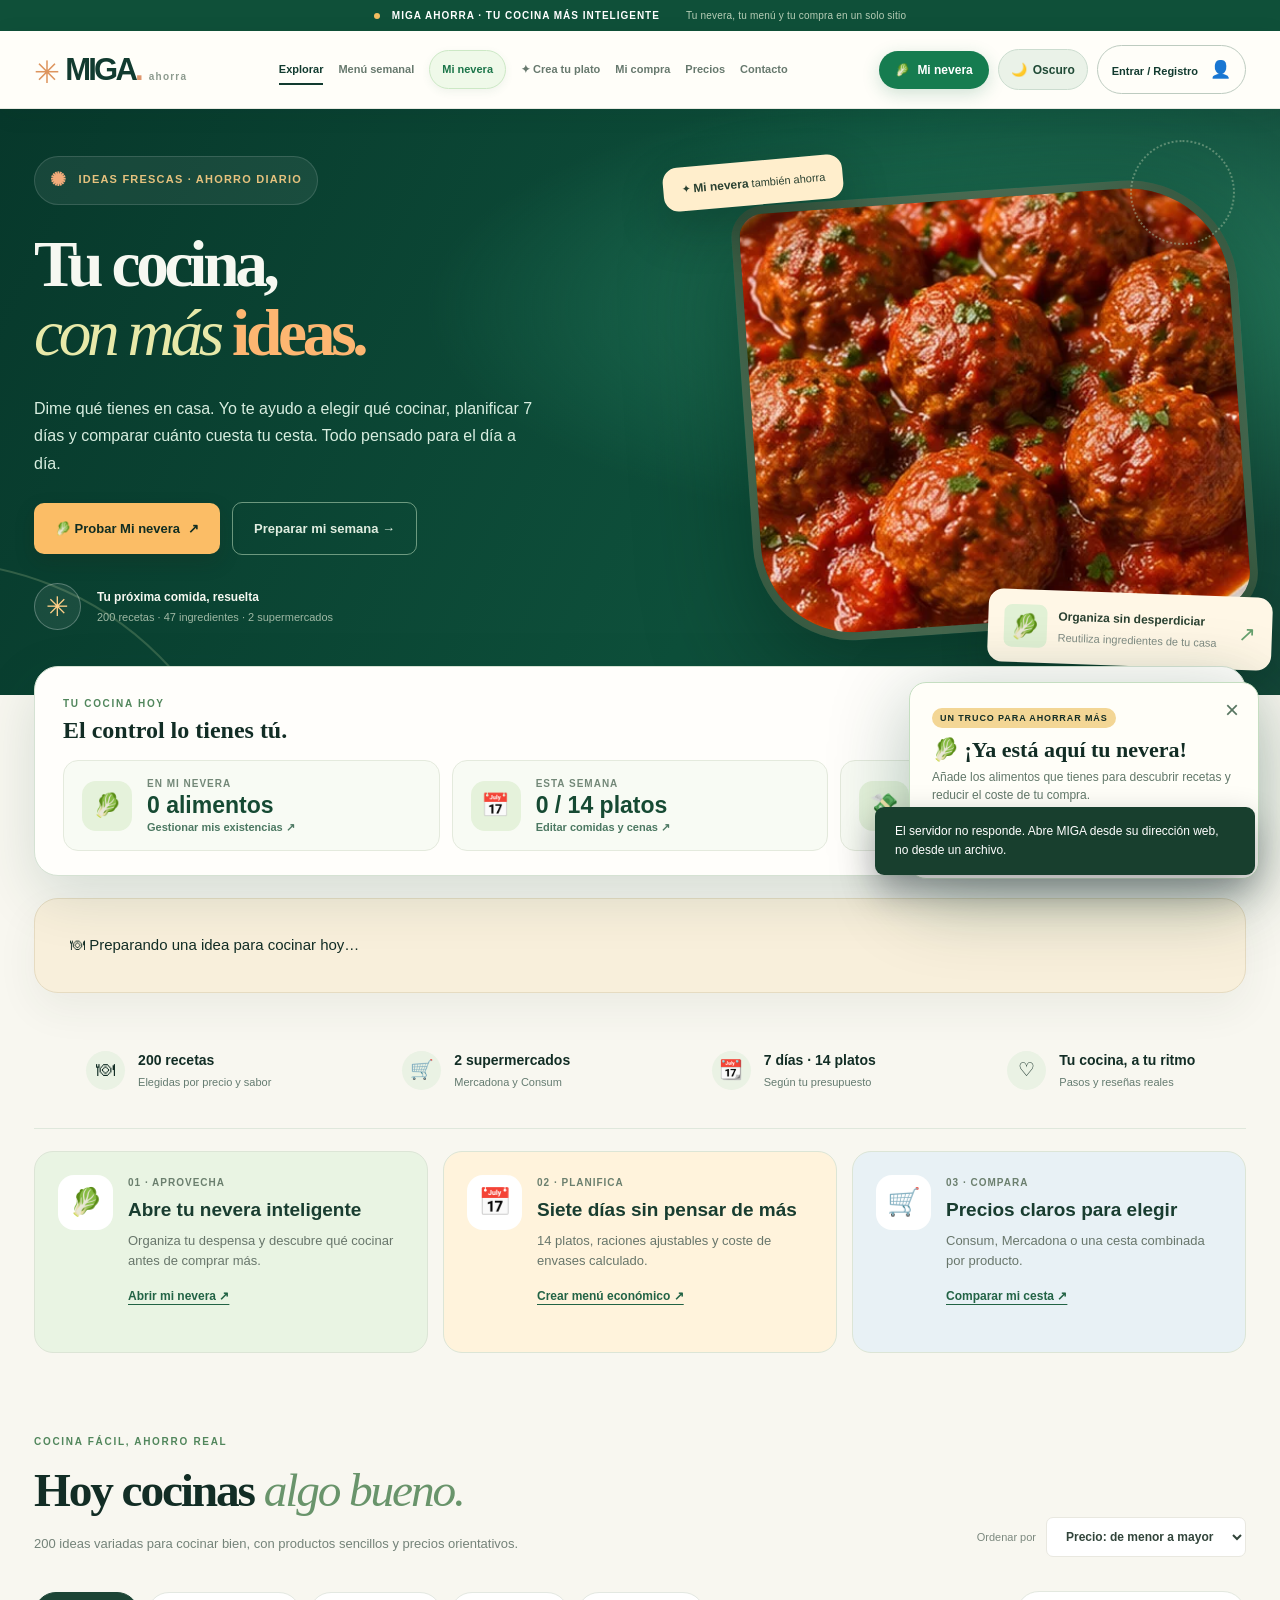
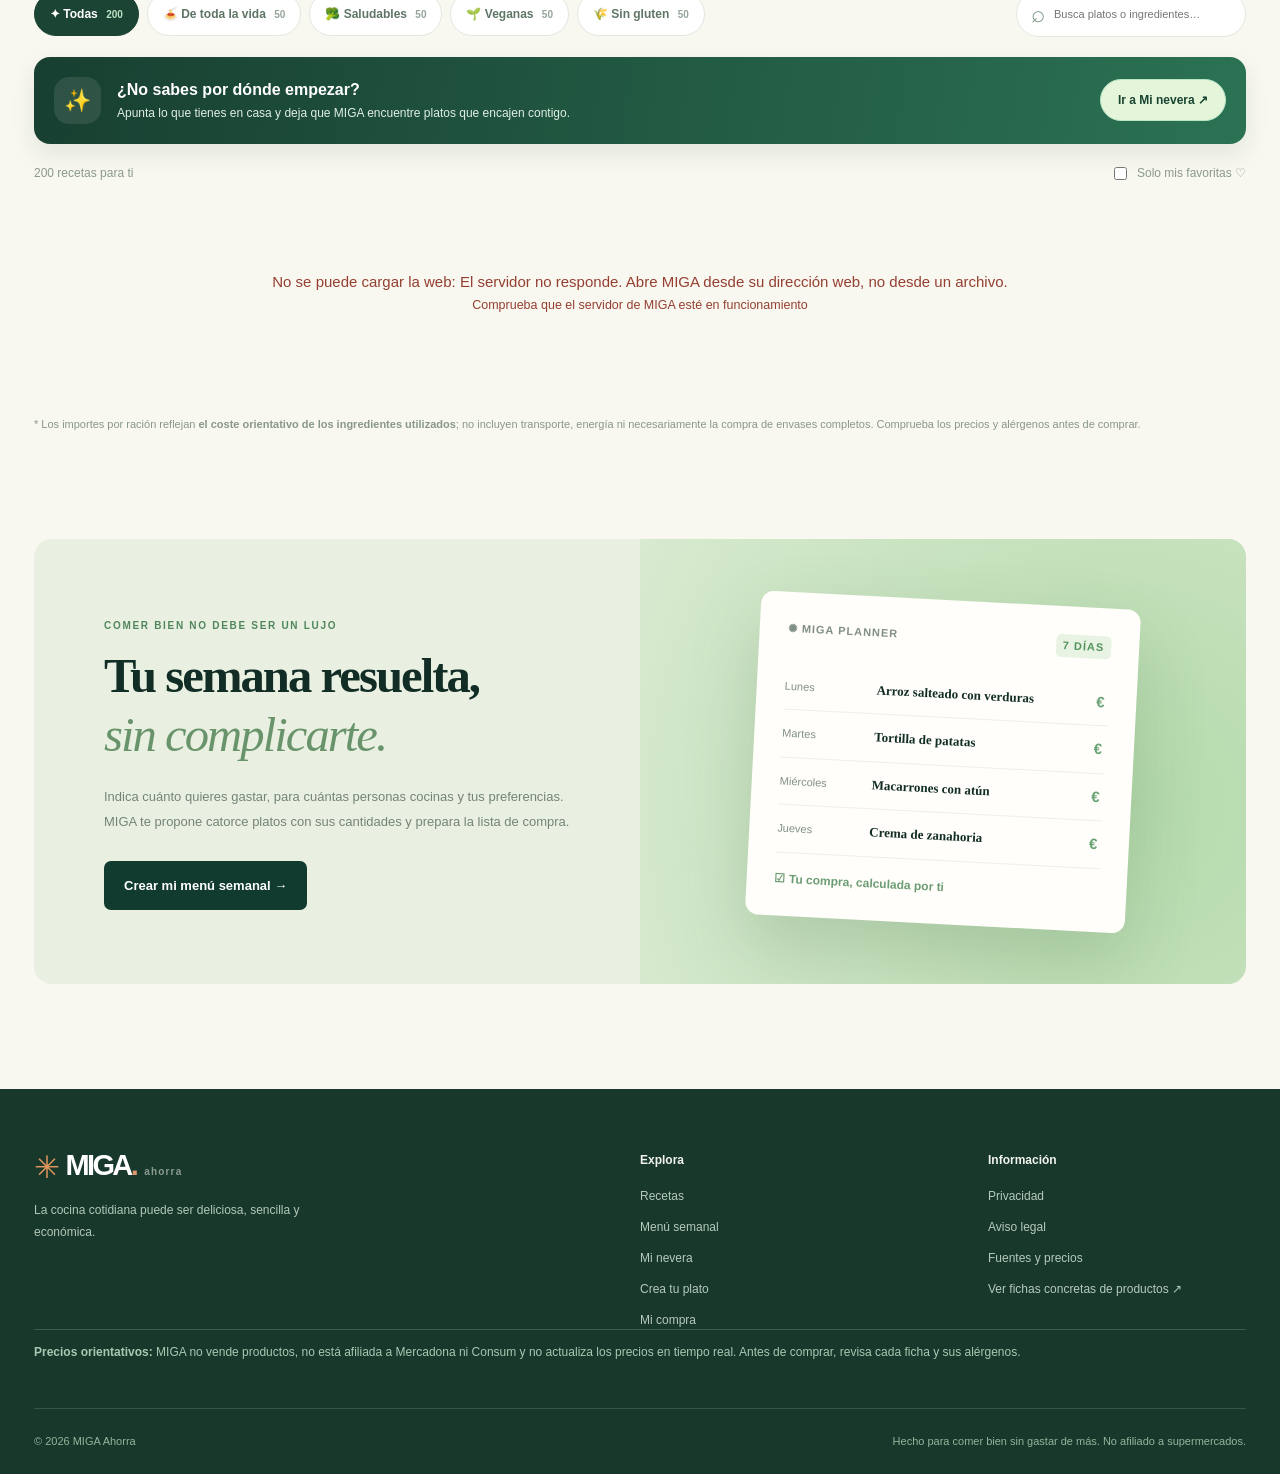
==== commit 236655ed: "Add files via upload" ====
--- a/public/index.html
+++ b/public/index.html
@@ -17,7 +17,7 @@
 <section class="wrap discover" id="recetas"><div class="section-top"><div><span class="eyebrow">COCINA FÁCIL, AHORRO REAL</span><h2>Hoy cocinas <i>algo bueno.</i></h2><p>200 ideas variadas para cocinar bien, con productos sencillos y precios orientativos.</p></div><div class="sortbox"><label for="sort">Ordenar por</label><select id="sort"><option value="price">Precio: de menor a mayor</option><option value="time">Más rápidas</option><option value="rating">Mejor valoradas</option><option value="name">Nombre A–Z</option></select></div></div>
 <div class="filters"><div class="pill-row" id="categoryFilters"><button class="filter active" data-category="todos">✦ Todas <span>200</span></button><button class="filter" data-category="normal">🍝 De toda la vida <span>50</span></button><button class="filter" data-category="saludable">🥦 Saludables <span>50</span></button><button class="filter" data-category="vegana">🌱 Veganas <span>50</span></button><button class="filter" data-category="sin-gluten">🌾 Sin gluten <span>50</span></button></div><label class="search"><span>⌕</span><input id="search" type="search" placeholder="Busca platos o ingredientes…" aria-label="Buscar recetas"></label></div>
 <div class="recipe-teaser"><div class="recipe-teaser-icon">✨</div><div><strong>¿No sabes por dónde empezar?</strong><span>Apunta lo que tienes en casa y deja que MIGA encuentre platos que encajen contigo.</span></div><button data-page="nevera">Ir a Mi nevera ↗</button></div><div class="result-bar"><span id="resultsCount">200 recetas para ti</span><label class="checkbox-inline"><input type="checkbox" id="favoritesOnly"> Solo mis favoritas ♡</label></div><div class="recipe-grid" id="recipeGrid" aria-live="polite"></div><div class="more-recipes"><button class="button subdued" id="showMoreRecipes" type="button" hidden>Ver 24 recetas más ↓</button></div><div id="noResults" class="empty" hidden>🍳 No encontramos recetas. Prueba con otros filtros o ingredientes.</div>
-<p class="disclaimer">* Los importes por ración son <strong>estimaciones del ingrediente consumido</strong>; no incluyen transporte, energía ni necesariamente la compra de envases completos. Comprueba los precios y alérgenos antes de comprar.</p></section>
+<p class="disclaimer">* Los importes por ración reflejan <strong>el coste orientativo de los ingredientes utilizados</strong>; no incluyen transporte, energía ni necesariamente la compra de envases completos. Comprueba los precios y alérgenos antes de comprar.</p></section>
 <section class="wrap duo"><div class="duo-copy"><span class="eyebrow">COMER BIEN NO DEBE SER UN LUJO</span><h2>Tu semana resuelta,<br><i>sin complicarte.</i></h2><p>Indica cuánto quieres gastar, para cuántas personas cocinas y tus preferencias. MIGA te propone catorce platos con sus cantidades y prepara la lista de compra.</p><button class="button primary" data-page="menu">Crear mi menú semanal →</button></div><div class="duo-visual"><div class="mock-plan"><div class="mock-head"><span>✺ MIGA PLANNER</span><span>7 DÍAS</span></div><div><span>Lunes</span><strong>Arroz salteado con verduras</strong><b>€</b></div><div><span>Martes</span><strong>Tortilla de patatas</strong><b>€</b></div><div><span>Miércoles</span><strong>Macarrones con atún</strong><b>€</b></div><div><span>Jueves</span><strong>Crema de zanahoria</strong><b>€</b></div><div class="mock-bottom">☑ Tu compra, calculada por ti</div></div></div></section>
 </section>
 <section id="page-menu" class="page wrap inner-page" hidden><div class="page-intro"><span class="eyebrow">PLANIFICA SIN DESPERDICIAR</span><h1>Tu semana, <i>a tu medida.</i></h1><p>Genera siete comidas y siete cenas económicas en función de cuánto quieras gastar. Repetir ingredientes también ayuda a ahorrar.</p></div><div class="budget-note">💡 <strong>Presupuesto realista:</strong> el nuevo generador tiene en cuenta los envases completos y los alimentos que hayas registrado en «Mi nevera».</div><div class="avoid-bar"><div><strong>🚫 Ingredientes que no me gustan</strong><span>El generador evitará todas las recetas que los contengan.</span></div><label><select id="avoidFood" aria-label="Ingrediente que quieres evitar"></select></label><button class="button subdued small" id="addAvoid" type="button">+ Evitar ingrediente</button><div class="avoid-chips" id="avoidChips"></div></div><div class="planner-layout"><div class="panel planner-settings"><h3>Diseña tu menú</h3><p class="planner-hint">Puedes generar una propuesta y después cambiar cualquier plato. Desliza a izquierda o derecha en el móvil, usa las flechas o abre el desplegable. También puedes quitar un plato y dejar la casilla vacía, sin perder el resto del menú.</p><label>Presupuesto para las 14 comidas y cenas (€)<input type="number" id="budget" min="5" max="250" step="1" value="65"></label><label>Personas por comida<select id="people"><option value="1">1 persona</option><option value="2" selected>2 personas</option><option value="3">3 personas</option><option value="4">4 personas</option><option value="5">5 personas</option><option value="6">6 personas</option></select></label><label>Preferencia<select id="diet"><option value="todos">De todo, priorizando lo barato</option><option value="vegana">Solo recetas veganas</option><option value="sin-gluten">Solo recetas sin gluten</option><option value="saludable">Solo recetas saludables</option><option value="normal">Solo recetas normales</option></select></label><label>Supermercado de referencia<select id="plannerStore"><option value="consum">Consum</option><option value="mercadona">Mercadona</option></select></label><button class="button primary wide" id="generatePlan">✦ Generar menú económico</button><p class="small-note">Las cantidades son orientativas. No es un plan nutricional personalizado ni prescribe un objetivo calórico.</p></div><div class="planner-main"><div class="plan-placeholder" id="planPlaceholder"><span class="placeholder-emoji">📅</span><h3>Un menú rico te está esperando</h3><p>Elige presupuesto y preferencias para comenzar.</p></div><div id="planOutput" hidden><div class="plan-summary"><div><span class="eyebrow">COSTE ESTIMADO DE ENVASES</span><strong id="planCost">0,00 €</strong><small id="planPer">Para 7 comidas y 7 cenas</small></div><div class="budget-status" id="budgetStatus"></div></div><div class="budget-meter"><span id="budgetMeter"></span></div><div class="plan-legend"><span>☀️ Comida</span><span>🌙 Cena</span><span>‹ › Cambiar / deslizar</span><span>✕ Quitar y sustituir</span></div><div class="days week-days" id="planDays"></div><div class="plan-buttons"><button class="button primary" id="seeShopping">🛒 Ver lista de la compra</button><button class="button subdued" id="savePlan">Guardar menú en mi cuenta</button></div><p class="small-note">Presupuesto orientativo calculado con envases completos y tu despensa; no incluye ofertas, transporte ni energía. Comprueba los precios en las tiendas antes de comprar.</p></div></div></div></section>
@@ -56,8 +56,8 @@
 <div id="smartBasket" class="smart-basket" aria-live="polite"></div><div class="shop-head"><h2>Ingredientes agrupados</h2><button class="button subdued" id="printList">⎙ Imprimir lista</button></div>
 <div class="shop-shop-controls"><label>Tienda para la lista <select id="shoppingStore"><option value="consum">Consum</option><option value="mercadona">Mercadona</option></select></label><button class="button subdued" id="copyList">▣ Copiar lista con cantidades</button><button class="button primary" id="beginBuying">🛒 Comprar paso a paso →</button></div>
 <div class="shop-assistant" id="shopAssistant" hidden></div><div class="shopping-list" id="shoppingList"></div><p class="disclaimer">Los precios de MIGA son orientativos y pueden variar según el código postal, las ofertas y la tienda. Consum permite guardar listas en su propia cuenta, pero MIGA NO puede agregar artículos automáticamente a la cesta de ninguna tienda: el asistente abre las fichas para añadirlos manualmente. Las cantidades se expresan en envases aproximados y pueden diferir de un producto concreto.</p></div></section>
-<section id="page-precios" class="page wrap inner-page" hidden><div class="page-intro"><span class="eyebrow">TRANSPARENCIA ANTES QUE PROMESAS</span><h1>Precios claros, <i>sin inventos.</i></h1><p>Incluimos todo el catálogo de ingredientes, incluso los extras y sustituciones. Indicamos cuáles hemos contrastado con el catálogo oficial, cuáles proceden de fuentes externas y cuáles son simples estimaciones.</p></div><div class="info-banner"><span>ⓘ</span><p><strong>Importante:</strong> Los precios no se actualizan automáticamente. La etiqueta <b>Oficial consultado</b> identifica una consulta documentada; <b>Fuente externa</b>, una referencia ajena a la tienda; <b>Estimación</b>, un importe orientativo sin verificar. Consulta la fecha y el enlace al producto.</p></div><div class="price-catalog-tools"><div class="price-catalog-summary"><span class="eyebrow">CATÁLOGO COMPLETO</span><strong>47 alimentos en el comparador</strong><span id="priceCount" aria-live="polite">Cargando ingredientes…</span></div><label class="price-search-label">Buscar alimento<input type="search" id="priceSearch" placeholder="Ej.: pollo, pasta sin gluten, leche…" autocomplete="off"></label><label class="price-scope-label">Ver productos<select id="priceScope"><option value="todos">Todos los alimentos</option><option value="recetas">Ingredientes de recetas</option><option value="extras">Extras y sustituciones</option></select></label></div>
-<div class="price-table-wrap"><table class="price-table"><thead><tr><th>Producto / formato</th><th>Mercadona</th><th>Consum</th><th>Fuentes</th></tr></thead><tbody id="priceRows"></tbody></table></div><p class="disclaimer">Las fechas de consulta se muestran por producto cuando hay una fuente registrada. Los importes orientativos no se deben usar como presupuestos garantizados. No hay conexión automática con el inventario ni con precios en directo. Las fichas externas pueden cambiar.</p></section>
+<section id="page-precios" class="page wrap inner-page" hidden><div class="page-intro"><span class="eyebrow">TRANSPARENCIA ANTES QUE PROMESAS</span><h1>Precios claros, <i>sin inventos.</i></h1><p>Incluimos todo el catálogo de ingredientes, incluso los extras y sustituciones. Puedes consultar el producto o buscar una alternativa parecida directamente desde cada supermercado.</p></div><div class="info-banner"><span>ⓘ</span><p><strong>Importante:</strong> Los precios no se actualizan automáticamente. Los precios son orientativos y pueden variar. Comprueba el precio final en la tienda antes de comprar.</p></div><div class="price-catalog-tools"><div class="price-catalog-summary"><span class="eyebrow">CATÁLOGO COMPLETO</span><strong>47 alimentos en el comparador</strong><span id="priceCount" aria-live="polite">Cargando ingredientes…</span></div><label class="price-search-label">Buscar alimento<input type="search" id="priceSearch" placeholder="Ej.: pollo, pasta sin gluten, leche…" autocomplete="off"></label><label class="price-scope-label">Ver productos<select id="priceScope"><option value="todos">Todos los alimentos</option><option value="recetas">Ingredientes de recetas</option><option value="extras">Extras y sustituciones</option></select></label></div>
+<div class="price-table-wrap"><table class="price-table"><thead><tr><th>Producto / formato</th><th>Mercadona</th><th>Consum</th><th>Productos en tiendas</th></tr></thead><tbody id="priceRows"></tbody></table></div><p class="disclaimer">Las fechas de consulta se muestran por producto cuando hay una fuente registrada. Los importes orientativos no se deben usar como presupuestos garantizados. No hay conexión automática con el inventario ni con precios en directo. Las fichas externas pueden cambiar.</p></section>
 <section id="page-contacto" class="page wrap inner-page" hidden>
  <div class="page-intro"><span class="eyebrow">HABLEMOS DE COMIDA Y BUENAS IDEAS</span><h1>Contacta con <i>MIGA.</i></h1><p>¿Quieres sugerir una receta, avisar de un error o proponer una colaboración? Te escuchamos.</p></div>
  <div class="contact-grid"><div class="panel contact-side"><span class="contact-emoji">💌</span><h2>Estamos aquí para ayudarte</h2><p>Los mensajes se registran para que podamos responderte. Cuando se configure el correo del proyecto, también se enviarán a la bandeja de entrada.</p><a href="mailto:miga.ahorra@gmail.com">miga.ahorra@gmail.com ↗</a><small>Esta dirección es la propuesta del proyecto; para recibir correos es necesario crear y activar la cuenta si aún no existe.</small></div>
